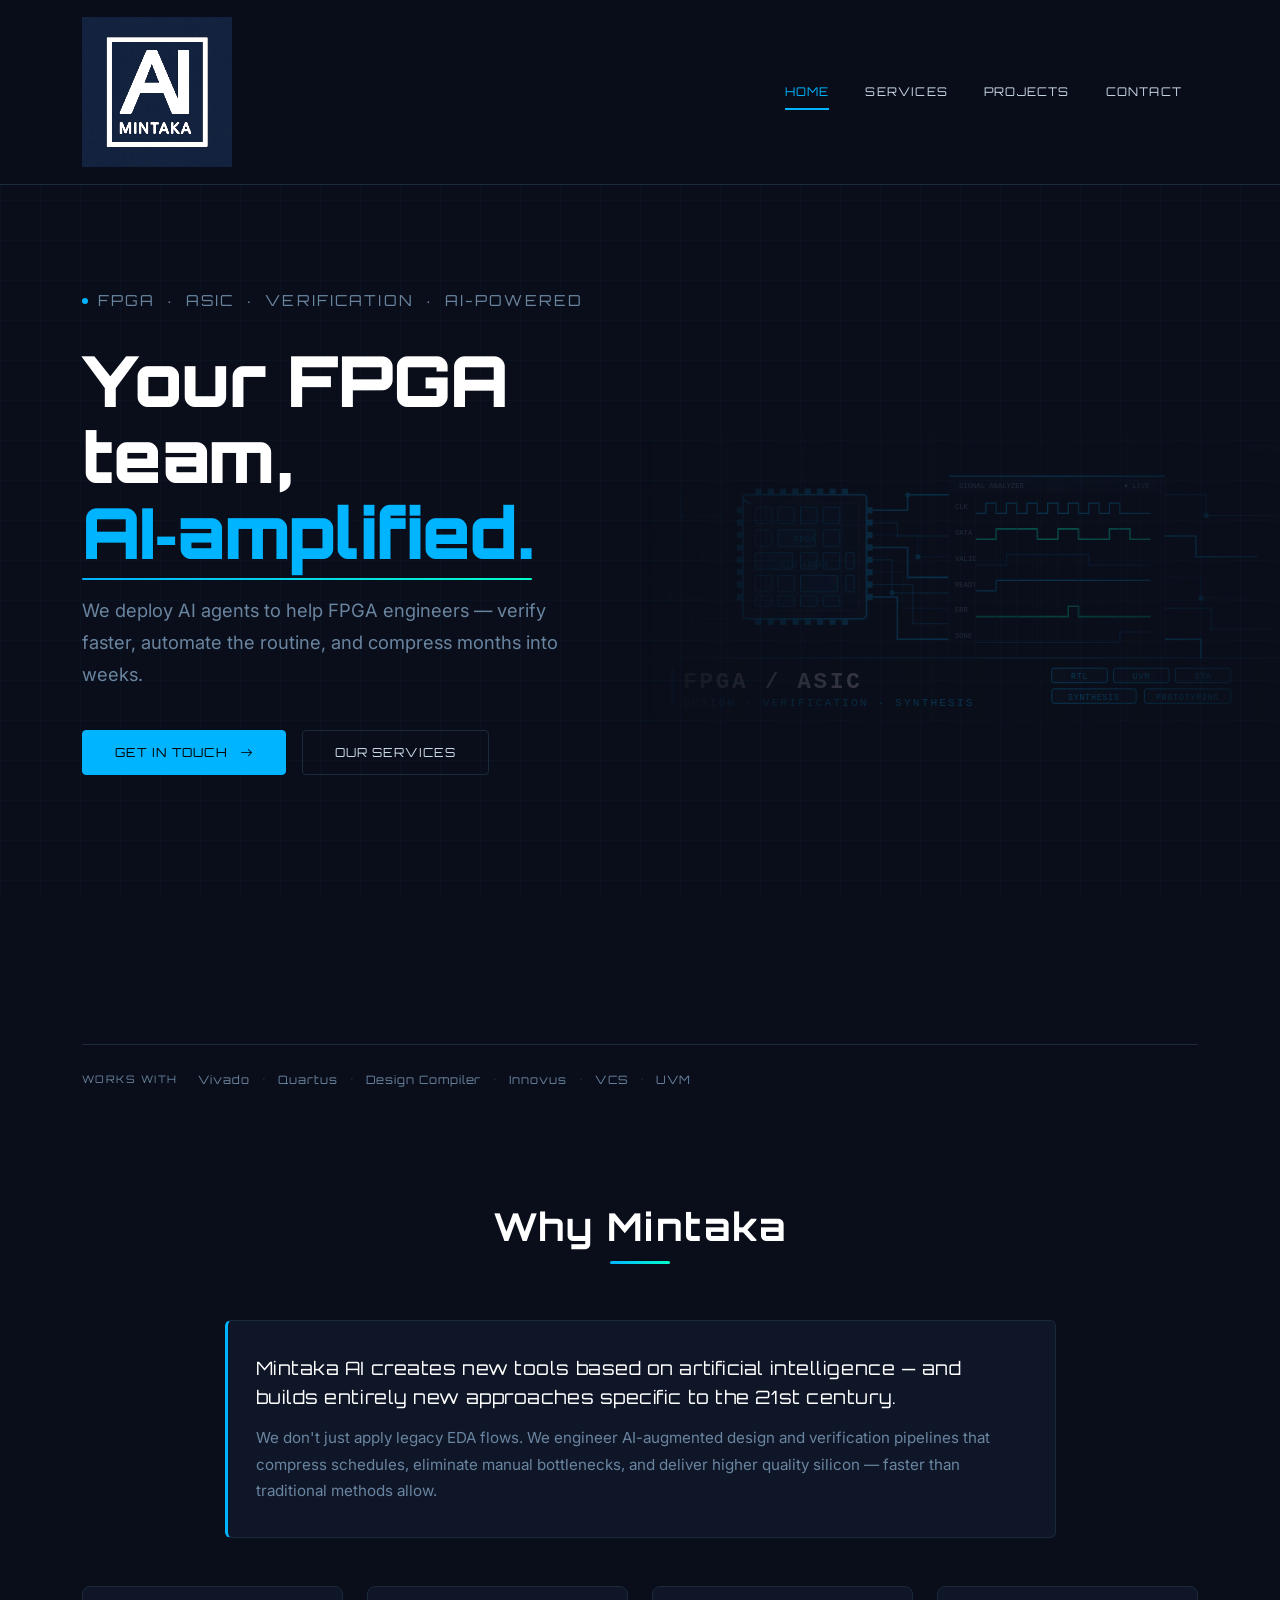
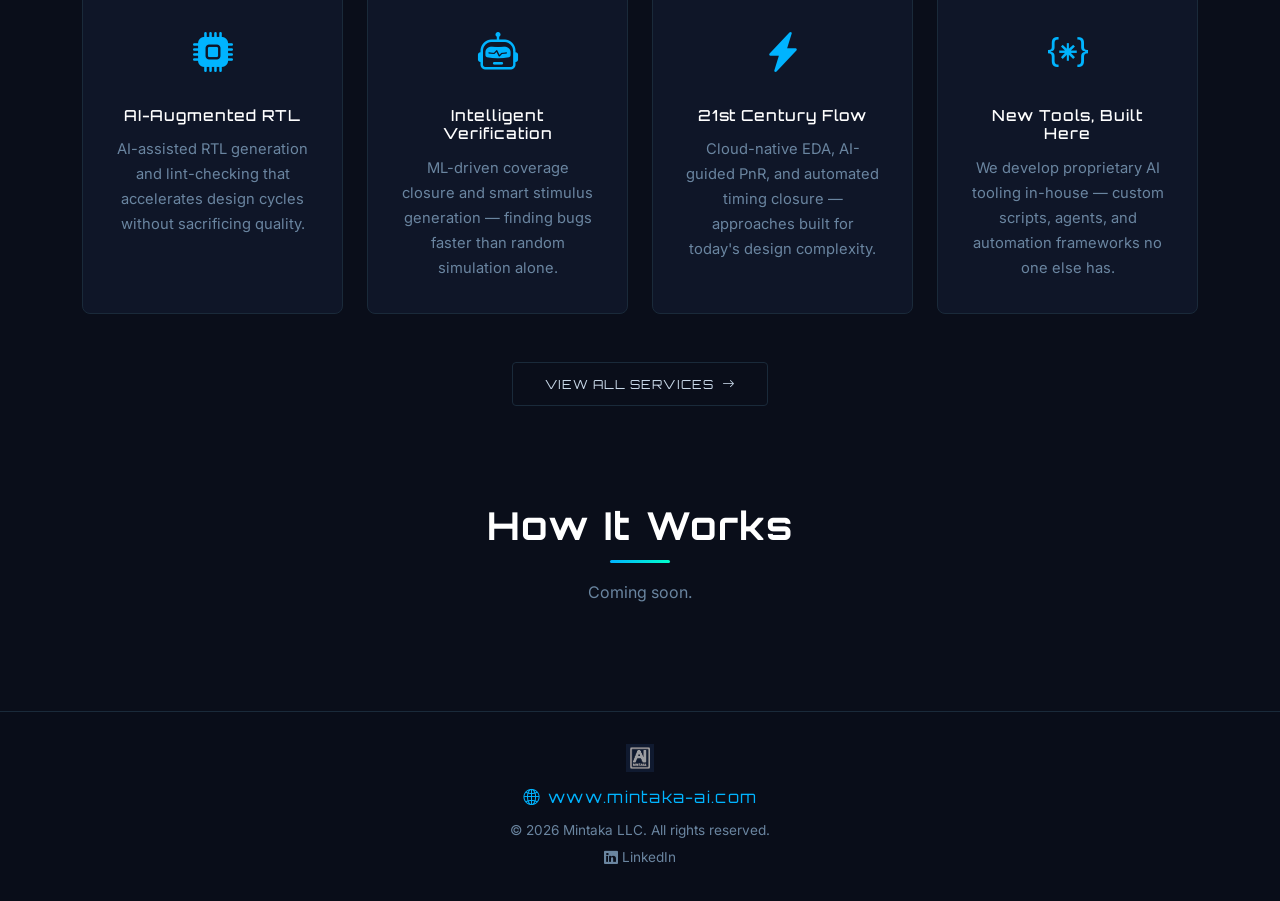
==== index.html @ a372db2d "first commit" ====
<!DOCTYPE html>
<html lang="en">
<head>
  <meta charset="UTF-8" />
  <meta name="viewport" content="width=device-width, initial-scale=1.0" />
  <meta name="description" content="Mintaka LLC — Expert FPGA & ASIC Design Services. RTL Design, Functional Verification, FPGA Prototyping, and Synthesis." />
  <title>Mintaka LLC — Expert FPGA & ASIC Design Services</title>

  <!-- Google Fonts -->
  <link rel="preconnect" href="https://fonts.googleapis.com" />
  <link rel="preconnect" href="https://fonts.gstatic.com" crossorigin />
  <link href="https://fonts.googleapis.com/css2?family=Orbitron:wght@400;700;900&family=Inter:wght@300;400;600&display=swap" rel="stylesheet" />
  <!-- Bootstrap 5 CSS -->
  <link href="https://cdn.jsdelivr.net/npm/bootstrap@5.3.3/dist/css/bootstrap.min.css" rel="stylesheet" />
  <!-- Bootstrap Icons -->
  <link href="https://cdn.jsdelivr.net/npm/bootstrap-icons@1.11.3/font/bootstrap-icons.min.css" rel="stylesheet" />
  <!-- Custom styles -->
  <link href="css/style.css" rel="stylesheet" />
</head>
<body>

  <!-- ===== NAVBAR ===== -->
  <nav class="navbar navbar-expand-lg fixed-top" aria-label="Main navigation">
    <div class="container">
      <a class="navbar-brand" href="index.html" aria-label="Mintaka LLC home">
        <img src="assets/images/logo.png" alt="Mintaka LLC logo" class="logo-invert" />
      </a>

      <button class="navbar-toggler" type="button"
              data-bs-toggle="collapse" data-bs-target="#mainNav"
              aria-controls="mainNav" aria-expanded="false" aria-label="Toggle navigation">
        <span class="navbar-toggler-icon"></span>
      </button>

      <div class="collapse navbar-collapse" id="mainNav">
        <ul class="navbar-nav ms-auto align-items-lg-center gap-lg-1">
          <li class="nav-item"><a class="nav-link active" href="index.html">Home</a></li>
          <li class="nav-item"><a class="nav-link" href="services.html">Services</a></li>
          <li class="nav-item"><a class="nav-link" href="projects.html">Projects</a></li>
          <li class="nav-item"><a class="nav-link" href="contact.html">Contact</a></li>
        </ul>
      </div>
    </div>
  </nav>

  <!-- ===== HERO ===== -->
  <section class="hero-section">

    <!-- Subtle banner glow — right side only -->
    <div class="hero-visual" aria-hidden="true">
      <img src="assets/images/banner.svg" alt="" class="hero-visual-img" />
    </div>

    <div class="container hero-content">
      <div class="row align-items-center" style="min-height:100vh;">
        <div class="col-lg-8 col-xl-7">

          <!-- Eyebrow -->
          <p class="hero-eyebrow">
            <span class="hero-eyebrow-dot"></span>
            FPGA &nbsp;·&nbsp; ASIC &nbsp;·&nbsp; Verification &nbsp;·&nbsp; AI-Powered
          </p>

          <!-- Headline -->
          <h1 class="hero-title">
            Your FPGA team,<br>
            <span class="hero-title-accent">AI&#8209;amplified.</span>
          </h1>

          <!-- Sub -->
          <p class="hero-sub">
            We deploy AI agents to help FPGA engineers — verify faster,
            automate the routine, and compress months into weeks.
          </p>

          <!-- CTAs -->
          <div class="d-flex flex-wrap gap-3 hero-ctas">
            <a href="contact.html" class="btn btn-primary">
              Get in Touch <i class="bi bi-arrow-right ms-2"></i>
            </a>
            <a href="services.html" class="btn btn-ghost">
              Our Services
            </a>
          </div>

        </div>
      </div>

      <!-- Tool strip -->
      <div class="hero-tool-strip reveal">
        <span class="hero-tool-label">Works with</span>
        <span class="hero-tool-item">Vivado</span>
        <span class="hero-tool-sep">·</span>
        <span class="hero-tool-item">Quartus</span>
        <span class="hero-tool-sep">·</span>
        <span class="hero-tool-item">Design Compiler</span>
        <span class="hero-tool-sep">·</span>
        <span class="hero-tool-item">Innovus</span>
        <span class="hero-tool-sep">·</span>
        <span class="hero-tool-item">VCS</span>
        <span class="hero-tool-sep">·</span>
        <span class="hero-tool-item">UVM</span>
      </div>
    </div>

  </section>

  <!-- ===== WHY MINTAKA ===== -->
  <section class="why-mintaka-section py-5">
    <div class="container">

      <div class="section-header reveal">
        <h2>Why Mintaka</h2>
        <div class="section-divider"></div>
      </div>

      <!-- Lead statement -->
      <div class="row justify-content-center mb-5 reveal">
        <div class="col-lg-9">
          <div class="why-mintaka-lead">
            <div>
              <p class="why-mintaka-headline">
                Mintaka AI creates new tools based on artificial intelligence —
                and builds entirely new approaches specific to the 21st century.
              </p>
              <p class="why-mintaka-sub">
                We don't just apply legacy EDA flows. We engineer AI-augmented design and verification
                pipelines that compress schedules, eliminate manual bottlenecks, and deliver higher
                quality silicon — faster than traditional methods allow.
              </p>
            </div>
          </div>
        </div>
      </div>

      <!-- Pillars -->
      <div class="row g-4 justify-content-center">

        <div class="col-sm-6 col-lg-3 reveal">
          <div class="mint-card text-center">
            <div class="card-body">
              <i class="bi bi-cpu-fill card-icon"></i>
              <h5 class="card-title">AI-Augmented RTL</h5>
              <p class="card-text">AI-assisted RTL generation and lint-checking that accelerates design cycles without sacrificing quality.</p>
            </div>
          </div>
        </div>

        <div class="col-sm-6 col-lg-3 reveal">
          <div class="mint-card text-center">
            <div class="card-body">
              <i class="bi bi-robot card-icon"></i>
              <h5 class="card-title">Intelligent Verification</h5>
              <p class="card-text">ML-driven coverage closure and smart stimulus generation — finding bugs faster than random simulation alone.</p>
            </div>
          </div>
        </div>

        <div class="col-sm-6 col-lg-3 reveal">
          <div class="mint-card text-center">
            <div class="card-body">
              <i class="bi bi-lightning-charge-fill card-icon"></i>
              <h5 class="card-title">21st Century Flow</h5>
              <p class="card-text">Cloud-native EDA, AI-guided PnR, and automated timing closure — approaches built for today's design complexity.</p>
            </div>
          </div>
        </div>

        <div class="col-sm-6 col-lg-3 reveal">
          <div class="mint-card text-center">
            <div class="card-body">
              <i class="bi bi-braces-asterisk card-icon"></i>
              <h5 class="card-title">New Tools, Built Here</h5>
              <p class="card-text">We develop proprietary AI tooling in-house — custom scripts, agents, and automation frameworks no one else has.</p>
            </div>
          </div>
        </div>

      </div>

      <div class="text-center mt-5 reveal">
        <a href="services.html" class="btn btn-ghost">
          View All Services <i class="bi bi-arrow-right ms-1"></i>
        </a>
      </div>
    </div>
  </section>

  <!-- ===== HOW IT WORKS ===== -->
  <section class="how-section py-5">
    <div class="container">

      <div class="section-header reveal">
        <h2>How It Works</h2>
        <div class="section-divider"></div>
        <p>Coming soon.</p>
      </div>

    </div>
  </section>

  <!-- ===== FOOTER ===== -->
  <footer class="site-footer">
    <div class="container">
      <img src="assets/images/logo.png" alt="Mintaka LLC" class="footer-logo" />
      <p class="mb-2">
        <a href="https://www.mintaka-ai.com" target="_blank" rel="noopener" class="footer-main-link">
          <i class="bi bi-globe2 me-2"></i>www.mintaka-ai.com
        </a>
      </p>
      <p class="mb-1">&copy; <span id="year"></span> Mintaka LLC. All rights reserved.</p>
      <p class="mb-0">
        <a href="https://www.linkedin.com/company/mintaka-ai" target="_blank" rel="noopener" aria-label="LinkedIn">
          <i class="bi bi-linkedin me-1"></i>LinkedIn
        </a>
      </p>
    </div>
  </footer>

  <!-- Bootstrap 5 JS Bundle -->
  <script src="https://cdn.jsdelivr.net/npm/bootstrap@5.3.3/dist/js/bootstrap.bundle.min.js"></script>
  <!-- Custom scripts -->
  <script src="js/main.js"></script>
  <script>document.getElementById('year').textContent = new Date().getFullYear();</script>
</body>
</html>
---- css/style.css ----
/* ============================================================
   Mintaka LLC — Custom Theme (Bootstrap 5 overrides)
   Dark Tech / Futuristic style
   ============================================================ */


/* ---------- CSS Variables ---------- */
:root {
  --mint-bg:        #0a0e1a;
  --mint-bg-card:   #0f1628;
  --mint-bg-nav:    rgba(10, 14, 26, 0.92);
  --mint-primary:   #00b4ff;
  --mint-primary-glow: rgba(0, 180, 255, 0.35);
  --mint-secondary: #0057a8;
  --mint-text:      #c8d8e8;
  --mint-text-muted:#6a85a0;
  --mint-border:    #1a2a3a;
  --mint-accent:    #00ffcc;
  --font-heading:   'Orbitron', sans-serif;
  --font-body:      'Inter', sans-serif;
  --transition:     0.3s ease;
}

/* ---------- Base ---------- */
*, *::before, *::after { box-sizing: border-box; }

html { scroll-behavior: smooth; }

body {
  background-color: var(--mint-bg);
  color: var(--mint-text);
  font-family: var(--font-body);
  font-size: 1rem;
  line-height: 1.7;
  min-height: 100vh;
}

h1, h2, h3, h4, h5, h6 {
  font-family: var(--font-heading);
  color: #ffffff;
  letter-spacing: 0.04em;
}

a {
  color: var(--mint-primary);
  text-decoration: none;
  transition: color var(--transition);
}
a:hover { color: var(--mint-accent); }

/* ---------- Circuit-board background pattern ---------- */
body::before {
  content: '';
  position: fixed;
  inset: 0;
  background-image:
    linear-gradient(rgba(0,180,255,0.03) 1px, transparent 1px),
    linear-gradient(90deg, rgba(0,180,255,0.03) 1px, transparent 1px);
  background-size: 40px 40px;
  pointer-events: none;
  z-index: 0;
}

/* ---------- Navbar ---------- */
.navbar {
  background: var(--mint-bg-nav) !important;
  backdrop-filter: blur(12px);
  -webkit-backdrop-filter: blur(12px);
  border-bottom: 1px solid var(--mint-border);
  padding: 0.75rem 1.5rem;
  transition: background var(--transition);
}

.navbar-brand img.logo-invert {
  filter: invert(1) brightness(2);
  height: 150px;
  transition: filter var(--transition);
}
.navbar-brand img.logo-invert:hover {
  filter: invert(1) brightness(2) drop-shadow(0 0 6px var(--mint-primary));
}

.nav-link {
  color: var(--mint-text) !important;
  font-family: var(--font-heading);
  font-size: 0.75rem;
  letter-spacing: 0.1em;
  text-transform: uppercase;
  padding: 0.5rem 1rem !important;
  position: relative;
  transition: color var(--transition);
}
.nav-link::after {
  content: '';
  position: absolute;
  bottom: 0; left: 50%; right: 50%;
  height: 2px;
  background: var(--mint-primary);
  transition: left var(--transition), right var(--transition);
}
.nav-link:hover,
.nav-link.active {
  color: var(--mint-primary) !important;
}
.nav-link:hover::after,
.nav-link.active::after {
  left: 1rem; right: 1rem;
}

.navbar-toggler {
  border-color: var(--mint-border);
}
.navbar-toggler-icon {
  background-image: url("data:image/svg+xml,%3csvg xmlns='http://www.w3.org/2000/svg' viewBox='0 0 30 30'%3e%3cpath stroke='rgba(0,180,255,0.9)' stroke-linecap='round' stroke-miterlimit='10' stroke-width='2' d='M4 7h22M4 15h22M4 23h22'/%3e%3c/svg%3e");
}

/* ---------- Hero Section ---------- */
.hero-section {
  min-height: 100vh;
  position: relative;
  overflow: hidden;
  display: flex;
  flex-direction: column;
  justify-content: center;
}

/* Right-side visual */
.hero-visual {
  position: absolute;
  top: 50%;
  right: -60px;
  transform: translateY(-50%);
  width: 55%;
  max-width: 700px;
  pointer-events: none;
  z-index: 0;
}
.hero-visual-img {
  width: 100%;
  opacity: 0.28;
  mix-blend-mode: screen;
  mask-image: linear-gradient(to right, transparent 0%, rgba(0,0,0,0.6) 30%, black 60%, transparent 100%);
  -webkit-mask-image: linear-gradient(to right, transparent 0%, rgba(0,0,0,0.6) 30%, black 60%, transparent 100%);
}

.hero-content {
  position: relative;
  z-index: 1;
  padding-top: 5rem;
  padding-bottom: 2rem;
}

/* Eyebrow */
.hero-eyebrow {
  display: inline-flex;
  align-items: center;
  gap: 0.6rem;
  font-family: var(--font-heading);
  font-size: 0.95rem;
  letter-spacing: 0.14em;
  text-transform: uppercase;
  color: var(--mint-text-muted);
  margin-bottom: 1.75rem;
}
.hero-eyebrow-dot {
  display: inline-block;
  width: 6px;
  height: 6px;
  border-radius: 50%;
  background: var(--mint-primary);
  animation: pulse-dot 2.4s ease-in-out infinite;
}
@keyframes pulse-dot {
  0%, 100% { opacity: 1; transform: scale(1); }
  50%       { opacity: 0.4; transform: scale(0.7); }
}

/* Main headline */
.hero-title {
  font-family: var(--font-heading);
  font-size: clamp(2.6rem, 5.5vw, 4.8rem);
  font-weight: 900;
  line-height: 1.08;
  color: #ffffff;
  letter-spacing: -0.01em;
  margin-bottom: 1.5rem;
}
.hero-title-accent {
  color: var(--mint-primary);
  position: relative;
  white-space: nowrap;
}
.hero-title-accent::after {
  content: '';
  position: absolute;
  left: 0; bottom: -4px;
  width: 100%; height: 2px;
  background: linear-gradient(90deg, var(--mint-primary), var(--mint-accent));
  border-radius: 1px;
}

/* Sub text */
.hero-sub {
  font-size: clamp(1rem, 1.6vw, 1.15rem);
  color: var(--mint-text-muted);
  max-width: 520px;
  line-height: 1.75;
  margin-bottom: 2.5rem;
}

/* CTA row */
.hero-ctas { margin-bottom: 0; }

.btn-ghost {
  background: transparent;
  border: 1px solid var(--mint-border);
  color: var(--mint-text);
  font-family: var(--font-heading);
  font-size: 0.78rem;
  letter-spacing: 0.08em;
  text-transform: uppercase;
  padding: 0.75rem 2rem;
  border-radius: 4px;
  transition: all var(--transition);
}
.btn-ghost:hover {
  border-color: var(--mint-primary);
  color: var(--mint-primary);
}

/* Tool strip */
.hero-tool-strip {
  display: flex;
  align-items: center;
  flex-wrap: wrap;
  gap: 0.5rem 0.75rem;
  padding: 1.5rem 0 2rem;
  border-top: 1px solid var(--mint-border);
  margin-top: 4rem;
}
.hero-tool-label {
  font-family: var(--font-heading);
  font-size: 0.65rem;
  letter-spacing: 0.14em;
  text-transform: uppercase;
  color: var(--mint-text-muted);
  margin-right: 0.5rem;
}
.hero-tool-item {
  font-family: var(--font-heading);
  font-size: 0.72rem;
  letter-spacing: 0.08em;
  color: var(--mint-text-muted);
  transition: color var(--transition);
}
.hero-tool-item:hover { color: var(--mint-primary); }
.hero-tool-sep {
  color: var(--mint-border);
  font-size: 0.8rem;
}

/* Responsive */
@media (max-width: 991px) {
  .hero-visual { display: none; }
  .hero-title { font-size: clamp(2.2rem, 7vw, 3.5rem); }
}

/* ---------- Buttons ---------- */
.btn-primary {
  background: var(--mint-primary);
  border-color: var(--mint-primary);
  color: #000;
  font-family: var(--font-heading);
  font-size: 0.78rem;
  letter-spacing: 0.1em;
  text-transform: uppercase;
  padding: 0.75rem 2rem;
  border-radius: 4px;
  transition: all var(--transition);
}
.btn-primary:hover {
  background: var(--mint-accent);
  border-color: var(--mint-accent);
  color: #000;
  box-shadow: 0 0 20px rgba(0,255,204,0.4);
}

.btn-outline-light {
  font-family: var(--font-heading);
  font-size: 0.78rem;
  letter-spacing: 0.1em;
  text-transform: uppercase;
  padding: 0.75rem 2rem;
  border-radius: 4px;
  transition: all var(--transition);
}
.btn-outline-light:hover {
  box-shadow: 0 0 16px rgba(255,255,255,0.2);
}

/* ---------- Why Mintaka section ---------- */
.why-mintaka-section { background: transparent; }

.why-mintaka-lead {
  display: flex;
  gap: 1.5rem;
  align-items: flex-start;
  background: var(--mint-bg-card);
  border: 1px solid var(--mint-border);
  border-left: 3px solid var(--mint-primary);
  border-radius: 6px;
  padding: 2rem 2rem 2rem 1.75rem;
}

.why-mintaka-lead-bar {
  display: none;
}

.why-mintaka-headline {
  font-family: var(--font-heading);
  font-size: clamp(0.95rem, 2vw, 1.15rem);
  color: #ffffff;
  letter-spacing: 0.03em;
  line-height: 1.6;
  margin-bottom: 0.85rem;
}

.why-mintaka-sub {
  color: var(--mint-text-muted);
  font-size: 0.95rem;
  line-height: 1.75;
  margin-bottom: 0;
}

/* ---------- Section Headers ---------- */
.section-header {
  text-align: center;
  margin-bottom: 3.5rem;
}
.section-header h2 {
  font-size: clamp(1.6rem, 4vw, 2.4rem);
  font-weight: 700;
  margin-bottom: 0.75rem;
}
.section-header p {
  color: var(--mint-text-muted);
  max-width: 560px;
  margin: 0 auto;
}
.section-divider {
  width: 60px;
  height: 3px;
  background: linear-gradient(90deg, var(--mint-primary), var(--mint-accent));
  margin: 0.75rem auto 1rem;
  border-radius: 2px;
}

/* ---------- Cards ---------- */
.mint-card {
  background: var(--mint-bg-card);
  border: 1px solid var(--mint-border);
  border-radius: 8px;
  transition: transform var(--transition), box-shadow var(--transition), border-color var(--transition);
  height: 100%;
}
.mint-card:hover {
  transform: translateY(-6px);
  box-shadow: 0 0 30px var(--mint-primary-glow);
  border-color: var(--mint-primary);
}

.mint-card .card-body {
  padding: 2rem;
  color: var(--mint-text);
}

.mint-card .card-icon {
  font-size: 2.5rem;
  color: var(--mint-primary);
  margin-bottom: 1.25rem;
  display: block;
}

.mint-card .card-title {
  font-family: var(--font-heading);
  font-size: 0.95rem;
  letter-spacing: 0.06em;
  color: #fff;
  margin-bottom: 0.75rem;
}

.mint-card .card-text {
  color: var(--mint-text-muted);
  font-size: 0.92rem;
}

/* ---------- Page banner strip (services / projects / contact) ---------- */
.page-banner-strip {
  position: relative;
  width: 100%;
  height: 200px;
  overflow: hidden;
  margin-top: 0;
  padding-top: 90px; /* push content below fixed navbar */
  display: flex;
  align-items: center;
  justify-content: center;
  box-sizing: border-box;
}
.page-banner-strip-img {
  position: absolute;
  top: 0; left: 0;
  width: 100%;
  height: 100%;
  object-fit: cover;
  object-position: center;
  opacity: 0.55;
}
.page-banner-strip-overlay {
  position: absolute;
  inset: 0;
  background: linear-gradient(
    to bottom,
    rgba(10,14,26,0.3) 0%,
    rgba(10,14,26,0.7) 100%
  );
}
.page-banner-strip-title {
  position: relative;
  z-index: 1;
  font-family: var(--font-heading);
  font-size: clamp(1.6rem, 5vw, 3rem);
  font-weight: 900;
  letter-spacing: 0.25em;
  color: #ffffff;
  text-shadow: 0 0 30px rgba(0,180,255,0.5);
}

/* ---------- Service page ---------- */
.services-section {
  padding: 0 0 5rem;
}

/* ---------- Tools / Vendors badges ---------- */
.vendor-badge {
  display: inline-block;
  background: transparent;
  border: 1px solid var(--mint-primary);
  color: var(--mint-primary);
  font-family: var(--font-heading);
  font-size: 0.7rem;
  letter-spacing: 0.08em;
  padding: 0.35rem 0.85rem;
  border-radius: 3px;
  margin: 0.3rem;
  text-transform: uppercase;
  transition: background var(--transition), color var(--transition);
}
.vendor-badge:hover {
  background: var(--mint-primary);
  color: #000;
}

/* ---------- Projects page ---------- */
.projects-section { padding: 0 0 5rem; }

.project-card {
  background: var(--mint-bg-card);
  border: 1px solid var(--mint-border);
  border-radius: 8px;
  transition: transform var(--transition), box-shadow var(--transition), border-color var(--transition);
  height: 100%;
}
.project-card:hover {
  transform: translateY(-6px);
  box-shadow: 0 0 28px var(--mint-primary-glow);
  border-color: var(--mint-primary);
}
.project-card .card-body { padding: 1.75rem; }
.project-card .card-title {
  font-family: var(--font-heading);
  font-size: 0.9rem;
  letter-spacing: 0.05em;
  color: #fff;
  margin-bottom: 0.6rem;
}
.project-card .card-text {
  color: var(--mint-text-muted);
  font-size: 0.88rem;
  margin-bottom: 1rem;
}

.tag-badge {
  font-size: 0.7rem;
  font-family: var(--font-heading);
  letter-spacing: 0.06em;
  padding: 0.3rem 0.65rem;
  border-radius: 3px;
  margin-right: 0.25rem;
  margin-bottom: 0.25rem;
  display: inline-block;
}
.tag-primary { background: rgba(0,180,255,0.15); color: var(--mint-primary); border: 1px solid rgba(0,180,255,0.3); }
.tag-secondary{ background: rgba(100,100,140,0.15); color: #aab; border: 1px solid rgba(100,100,140,0.3); }

.status-badge {
  font-size: 0.65rem;
  font-family: var(--font-heading);
  letter-spacing: 0.08em;
  padding: 0.25rem 0.7rem;
  border-radius: 20px;
  text-transform: uppercase;
}
.status-completed { background: rgba(0,200,100,0.15); color: #00c864; border: 1px solid rgba(0,200,100,0.3); }
.status-ongoing   { background: rgba(255,180,0,0.15);  color: #ffb400;  border: 1px solid rgba(255,180,0,0.3); }

/* ---------- Contact page ---------- */
.contact-section { padding: 0 0 5rem; }

.contact-form-wrapper {
  background: var(--mint-bg-card);
  border: 1px solid var(--mint-border);
  border-radius: 10px;
  padding: 2.5rem;
}

.form-label {
  font-family: var(--font-heading);
  font-size: 0.72rem;
  letter-spacing: 0.1em;
  text-transform: uppercase;
  color: var(--mint-text-muted);
  margin-bottom: 0.4rem;
}

.form-control {
  background: #0a0e1a;
  border: 1px solid var(--mint-border);
  color: var(--mint-text);
  border-radius: 4px;
  padding: 0.75rem 1rem;
  transition: border-color var(--transition), box-shadow var(--transition);
}
.form-control:focus {
  background: #0a0e1a;
  border-color: var(--mint-primary);
  color: var(--mint-text);
  box-shadow: 0 0 0 3px var(--mint-primary-glow);
  outline: none;
}
.form-control::placeholder { color: var(--mint-text-muted); }

.form-control.is-invalid {
  border-color: #ff4d6d;
  box-shadow: none;
}
.invalid-feedback { font-size: 0.8rem; color: #ff4d6d; }

.contact-email {
  color: var(--mint-primary);
  font-family: var(--font-heading);
  font-size: 0.85rem;
  letter-spacing: 0.05em;
}

/* ---------- Footer ---------- */
.site-footer {
  background: var(--mint-bg-nav);
  border-top: 1px solid var(--mint-border);
  padding: 2rem 0;
  text-align: center;
  color: var(--mint-text-muted);
  font-size: 0.85rem;
  position: relative;
  z-index: 1;
}
.site-footer a {
  color: var(--mint-text-muted);
  transition: color var(--transition);
}
.site-footer a:hover { color: var(--mint-primary); }

.footer-main-link {
  font-family: var(--font-heading);
  font-size: 1rem;
  letter-spacing: 0.08em;
  color: var(--mint-primary) !important;
  transition: color var(--transition), text-shadow var(--transition);
}
.footer-main-link:hover {
  color: var(--mint-accent) !important;
  text-shadow: 0 0 12px rgba(0,255,204,0.4);
}
.site-footer .footer-logo {
  height: 28px;
  filter: invert(1) brightness(2) opacity(0.6);
  margin-bottom: 0.75rem;
}

/* ---------- Utilities ---------- */
.text-primary-mint { color: var(--mint-primary) !important; }
.text-muted-mint   { color: var(--mint-text-muted) !important; }
.bg-dark-mint      { background: var(--mint-bg-card) !important; }

section { position: relative; z-index: 1; }

/* ---------- Scroll reveal animation ---------- */
.reveal {
  opacity: 0;
  transform: translateY(30px);
  transition: opacity 0.6s ease, transform 0.6s ease;
}
.reveal.visible {
  opacity: 1;
  transform: translateY(0);
}

/* ---------- Responsive tweaks ---------- */
@media (max-width: 768px) {
  .hero-logo { height: 80px; }
  .contact-form-wrapper { padding: 1.5rem; }
  .mint-card .card-body { padding: 1.5rem; }
}
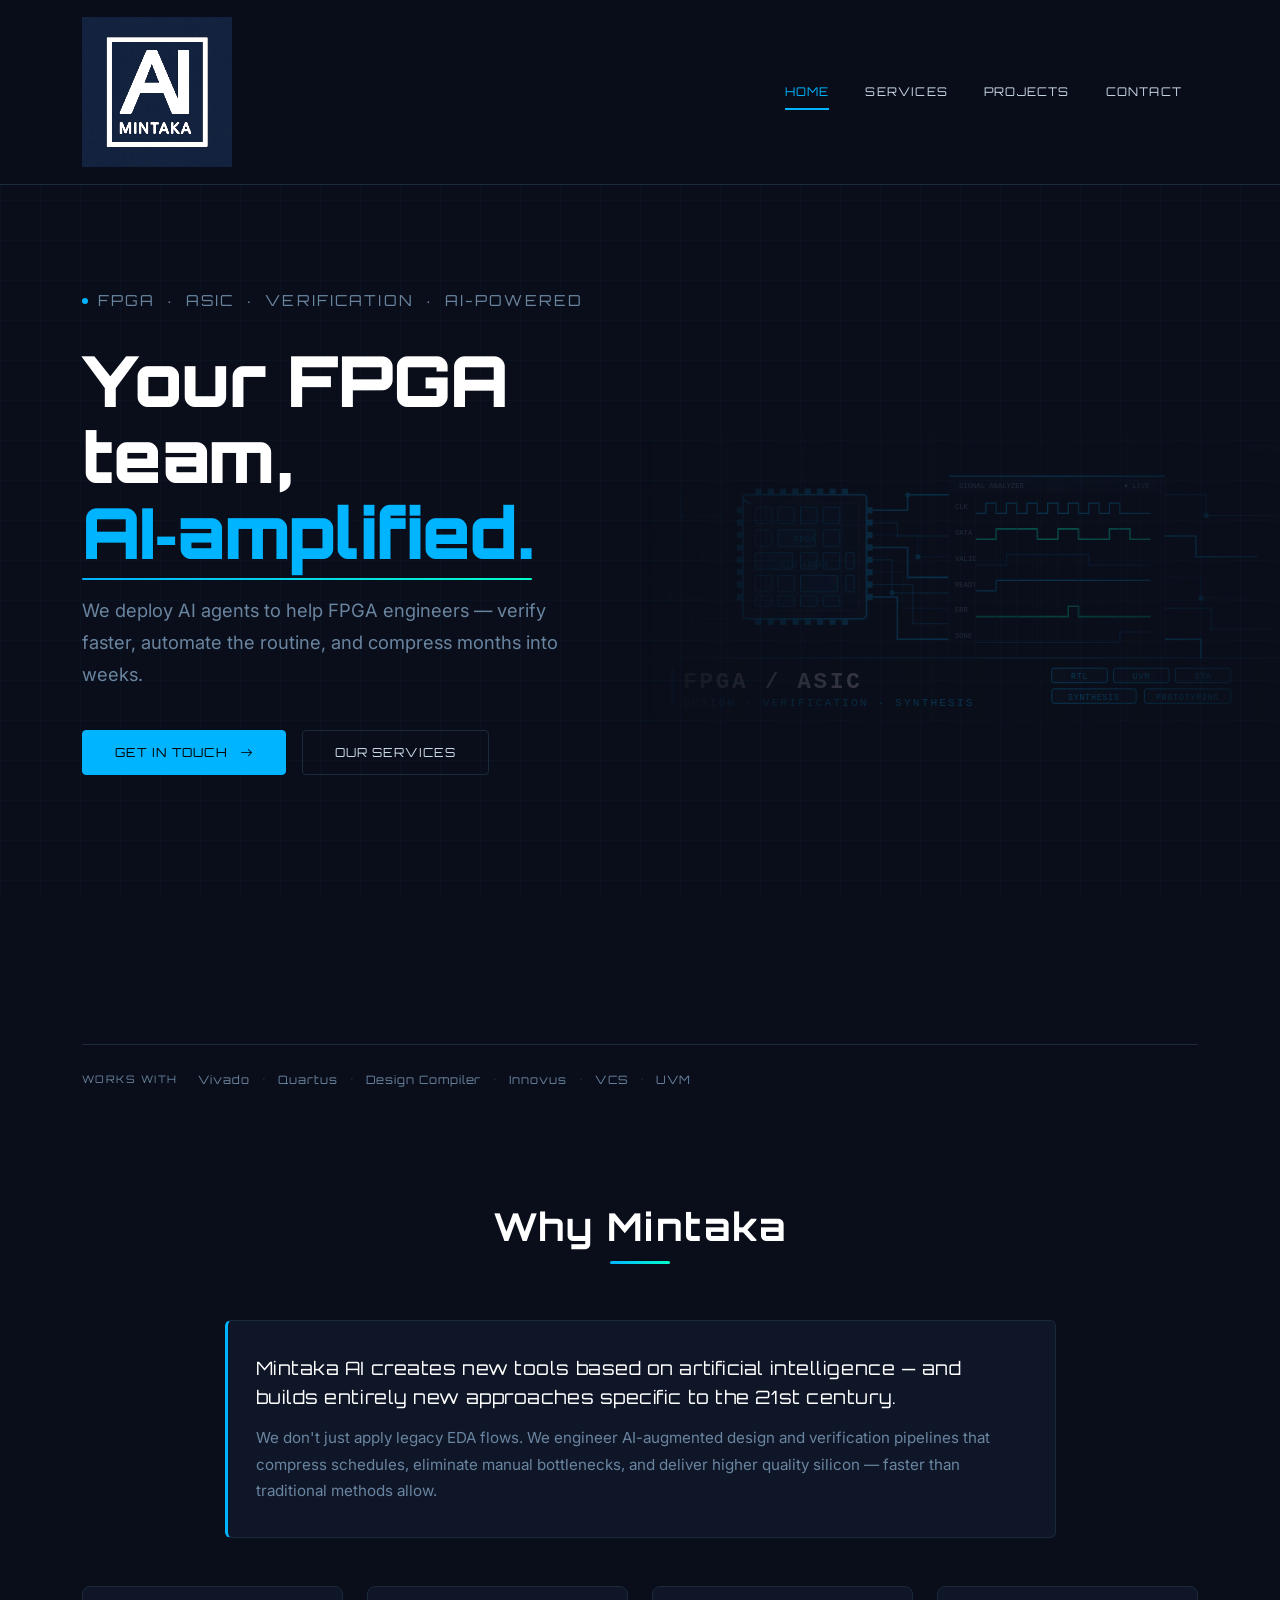
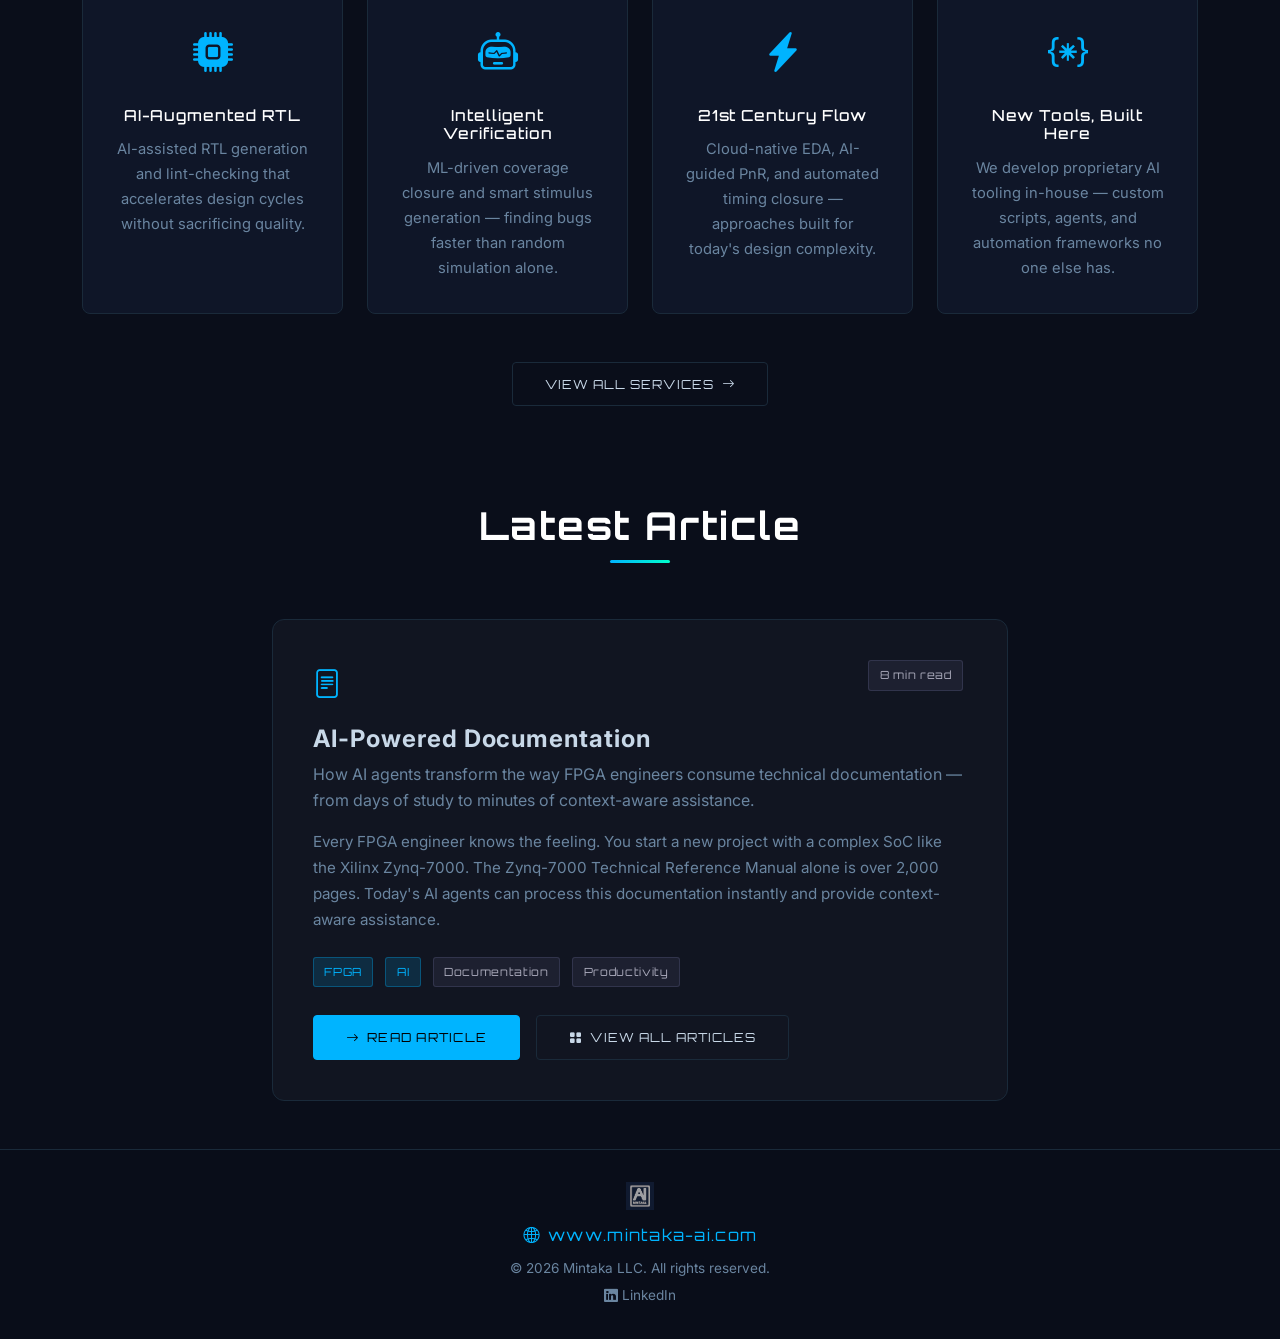
==== commit 28dd9453: "update the site, added icon, added articles" ====
--- a/index.html
+++ b/index.html
@@ -2,6 +2,7 @@
 <html lang="en">
 <head>
   <meta charset="UTF-8" />
+  <link rel="icon" type="image/png" href="assets/images/icon2.png" />
   <meta name="viewport" content="width=device-width, initial-scale=1.0" />
   <meta name="description" content="Mintaka LLC — Expert FPGA & ASIC Design Services. RTL Design, Functional Verification, FPGA Prototyping, and Synthesis." />
   <title>Mintaka LLC — Expert FPGA & ASIC Design Services</title>
@@ -186,14 +187,50 @@
     </div>
   </section>
 
-  <!-- ===== HOW IT WORKS ===== -->
-  <section class="how-section py-5">
+  <!-- ===== LATEST ARTICLE ===== -->
+  <section class="latest-article-section py-5">
     <div class="container">
 
       <div class="section-header reveal">
-        <h2>How It Works</h2>
+        <h2>Latest Article</h2>
         <div class="section-divider"></div>
-        <p>Coming soon.</p>
+      </div>
+
+      <div class="row justify-content-center reveal">
+        <div class="col-lg-8">
+          <div class="article-preview-card">
+            <div class="card-body">
+              <div class="d-flex justify-content-between align-items-start mb-3">
+                <i class="bi bi-file-text text-primary-mint" style="font-size:1.8rem;"></i>
+                <span class="tag-badge tag-secondary">8 min read</span>
+              </div>
+              <h5 class="article-preview-title">AI-Powered Documentation</h5>
+              <p class="article-preview-subtitle text-muted-mint mb-3">
+                How AI agents transform the way FPGA engineers consume technical documentation — 
+                from days of study to minutes of context-aware assistance.
+              </p>
+              <p class="article-preview-excerpt mb-4">
+                Every FPGA engineer knows the feeling. You start a new project with a complex SoC like the 
+                Xilinx Zynq-7000. The Zynq-7000 Technical Reference Manual alone is over 2,000 pages. 
+                Today's AI agents can process this documentation instantly and provide context-aware assistance.
+              </p>
+              <div class="d-flex flex-wrap gap-2 mb-4">
+                <span class="tag-badge tag-primary">FPGA</span>
+                <span class="tag-badge tag-primary">AI</span>
+                <span class="tag-badge tag-secondary">Documentation</span>
+                <span class="tag-badge tag-secondary">Productivity</span>
+              </div>
+              <div class="d-flex gap-3">
+                <a href="articles/06202026/ai-documentation.html" class="btn btn-primary">
+                  <i class="bi bi-arrow-right me-2"></i>Read Article
+                </a>
+                <a href="articles.html" class="btn btn-ghost">
+                  <i class="bi bi-grid-fill me-2"></i>View All Articles
+                </a>
+              </div>
+            </div>
+          </div>
+        </div>
       </div>
 
     </div>
--- a/css/style.css
+++ b/css/style.css
@@ -621,3 +621,108 @@
   .contact-form-wrapper { padding: 1.5rem; }
   .mint-card .card-body { padding: 1.5rem; }
 }
+
+/* ========== Articles Styles ========== */
+.articles-section {
+  padding: 6rem 0 4rem;
+  background: linear-gradient(180deg, var(--mint-bg-dark) 0%, var(--mint-bg) 100%);
+  min-height: 100vh;
+}
+.articles-header {
+  text-align: center;
+  margin-bottom: 3rem;
+}
+.articles-title {
+  font-family: var(--font-orbitron);
+  font-size: 2.5rem;
+  font-weight: 700;
+  color: var(--mint-text);
+  margin-bottom: 1rem;
+}
+.articles-subtitle {
+  font-size: 1.1rem;
+  color: var(--mint-text-muted);
+  max-width: 600px;
+  margin: 0 auto;
+}
+.article-card {
+  background: rgba(255,255,255,0.03);
+  border: 1px solid var(--mint-border);
+  border-radius: 12px;
+  padding: 2rem;
+  height: 100%;
+  transition: all 0.3s ease;
+}
+.article-card:hover {
+  border-color: var(--mint-accent);
+  transform: translateY(-4px);
+  box-shadow: 0 8px 24px rgba(0, 198, 166, 0.15);
+}
+.article-card-icon {
+  font-size: 2rem;
+  color: var(--mint-accent);
+  margin-bottom: 1rem;
+}
+.article-card-title {
+  font-family: var(--font-orbitron);
+  font-size: 1.25rem;
+  font-weight: 700;
+  color: var(--mint-text);
+  margin-bottom: 0.75rem;
+}
+.article-card-excerpt {
+  color: var(--mint-text-muted);
+  font-size: 0.95rem;
+  line-height: 1.6;
+  margin-bottom: 1.25rem;
+}
+.article-card-meta {
+  display: flex;
+  justify-content: space-between;
+  align-items: center;
+  padding-top: 1rem;
+  border-top: 1px solid var(--mint-border);
+  font-size: 0.85rem;
+  color: var(--mint-text-muted);
+}
+.article-card-link {
+  color: var(--mint-accent);
+  text-decoration: none;
+  font-weight: 600;
+  display: inline-flex;
+  align-items: center;
+  gap: 0.5rem;
+  transition: gap 0.2s ease;
+}
+.article-card-link:hover {
+  gap: 0.75rem;
+}
+.tag-group {
+  display: flex;
+  flex-wrap: wrap;
+  gap: 0.5rem;
+  margin-bottom: 1rem;
+}
+.article-preview-card {
+  background: rgba(255,255,255,0.03);
+  border: 1px solid var(--mint-border);
+  border-radius: 12px;
+  padding: 2.5rem;
+}
+.article-preview-title {
+  font-family: var(--font-orbitron);
+  font-size: 1.5rem;
+  font-weight: 700;
+  color: var(--mint-text);
+  margin-bottom: 0.5rem;
+}
+.article-preview-subtitle {
+  font-size: 1rem;
+  color: var(--mint-text-muted);
+  line-height: 1.6;
+}
+.article-preview-excerpt {
+  color: var(--mint-text-muted);
+  font-size: 0.95rem;
+  line-height: 1.7;
+}
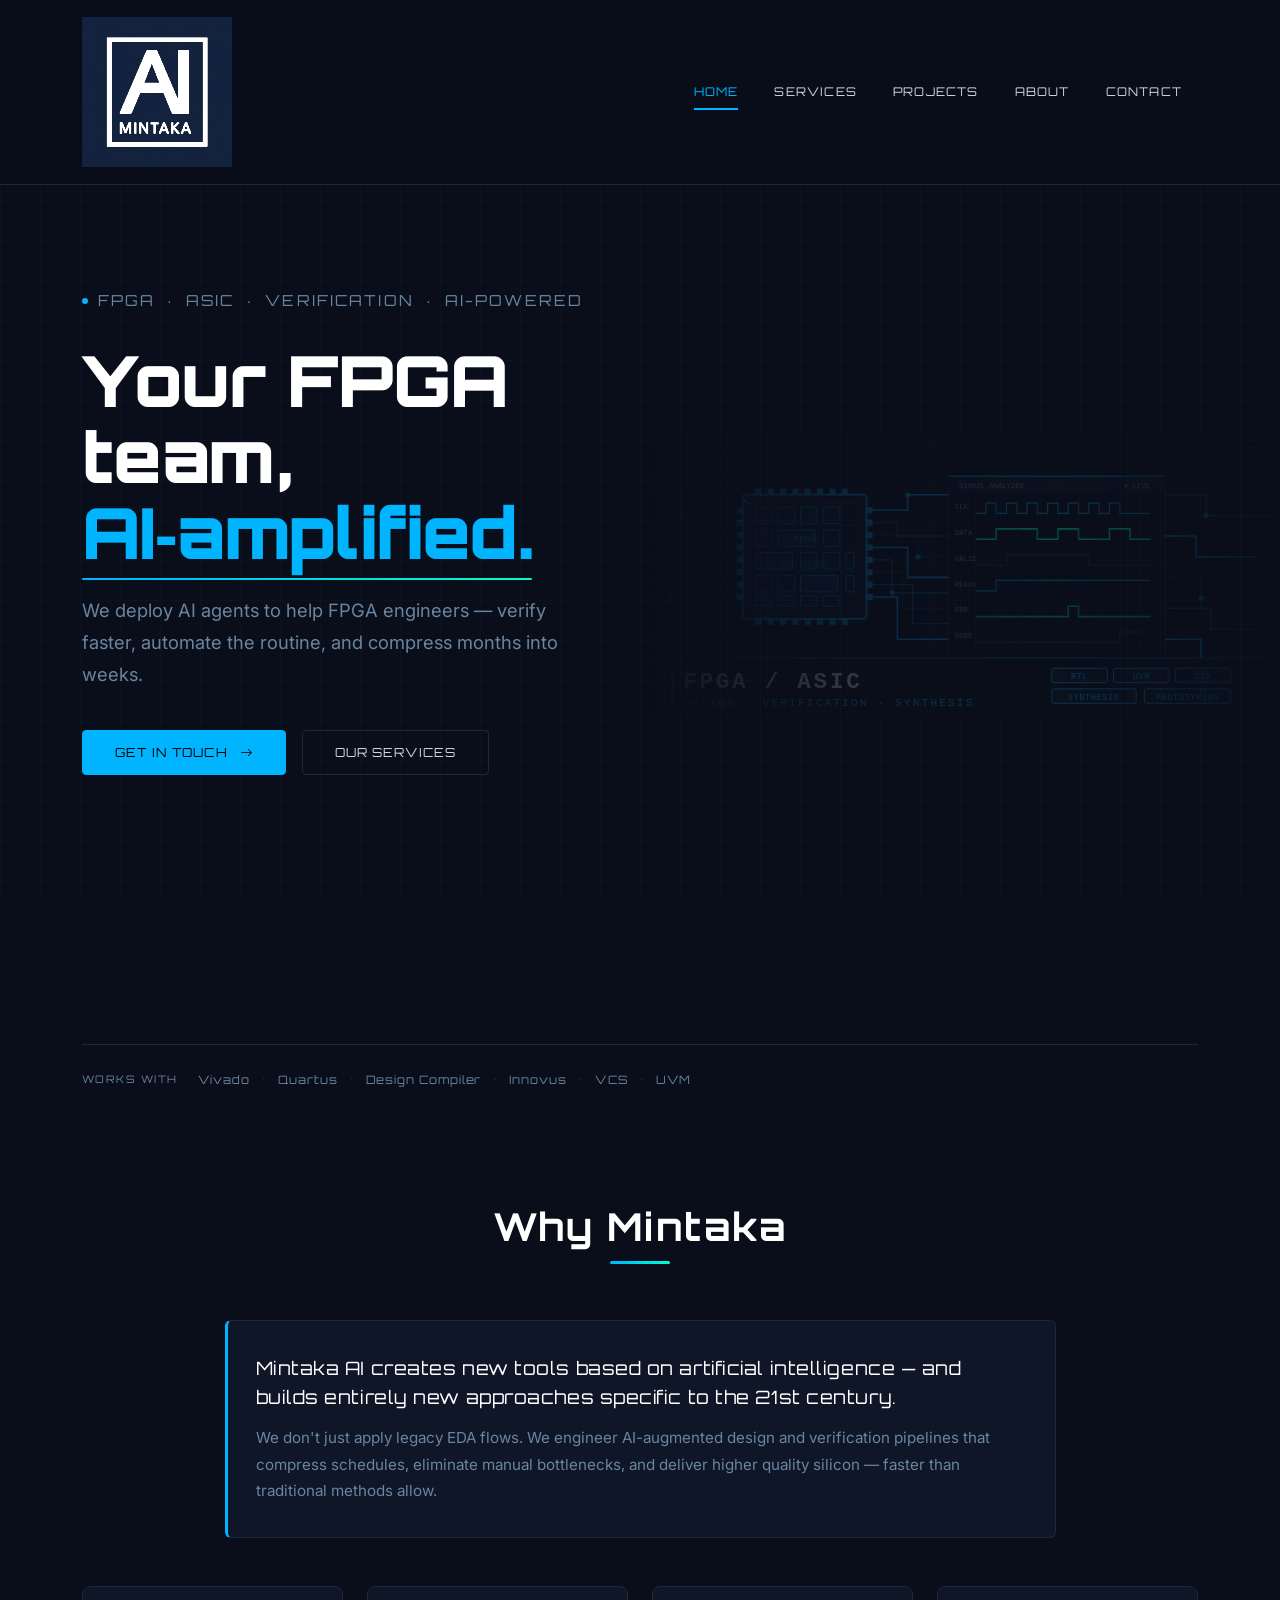
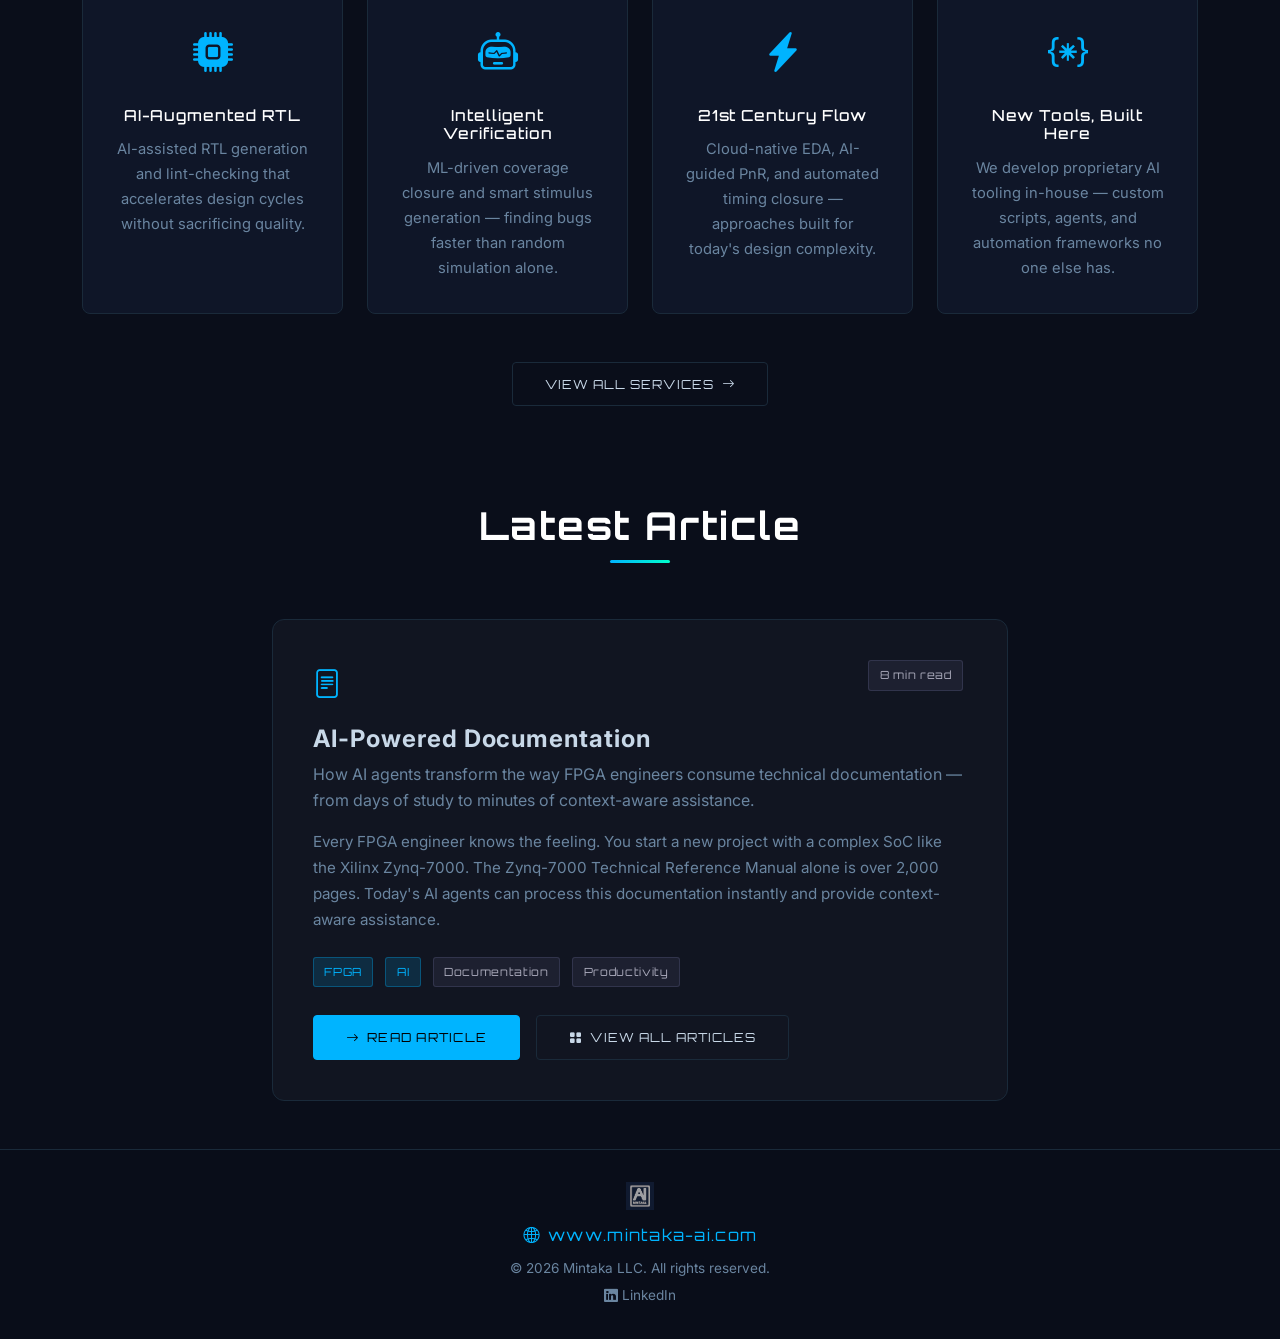
==== commit b81069a6: "added abiut us page" ====
--- a/index.html
+++ b/index.html
@@ -38,6 +38,7 @@
           <li class="nav-item"><a class="nav-link active" href="index.html">Home</a></li>
           <li class="nav-item"><a class="nav-link" href="services.html">Services</a></li>
           <li class="nav-item"><a class="nav-link" href="projects.html">Projects</a></li>
+          <li class="nav-item"><a class="nav-link" href="about.html">About</a></li>
           <li class="nav-item"><a class="nav-link" href="contact.html">Contact</a></li>
         </ul>
       </div>
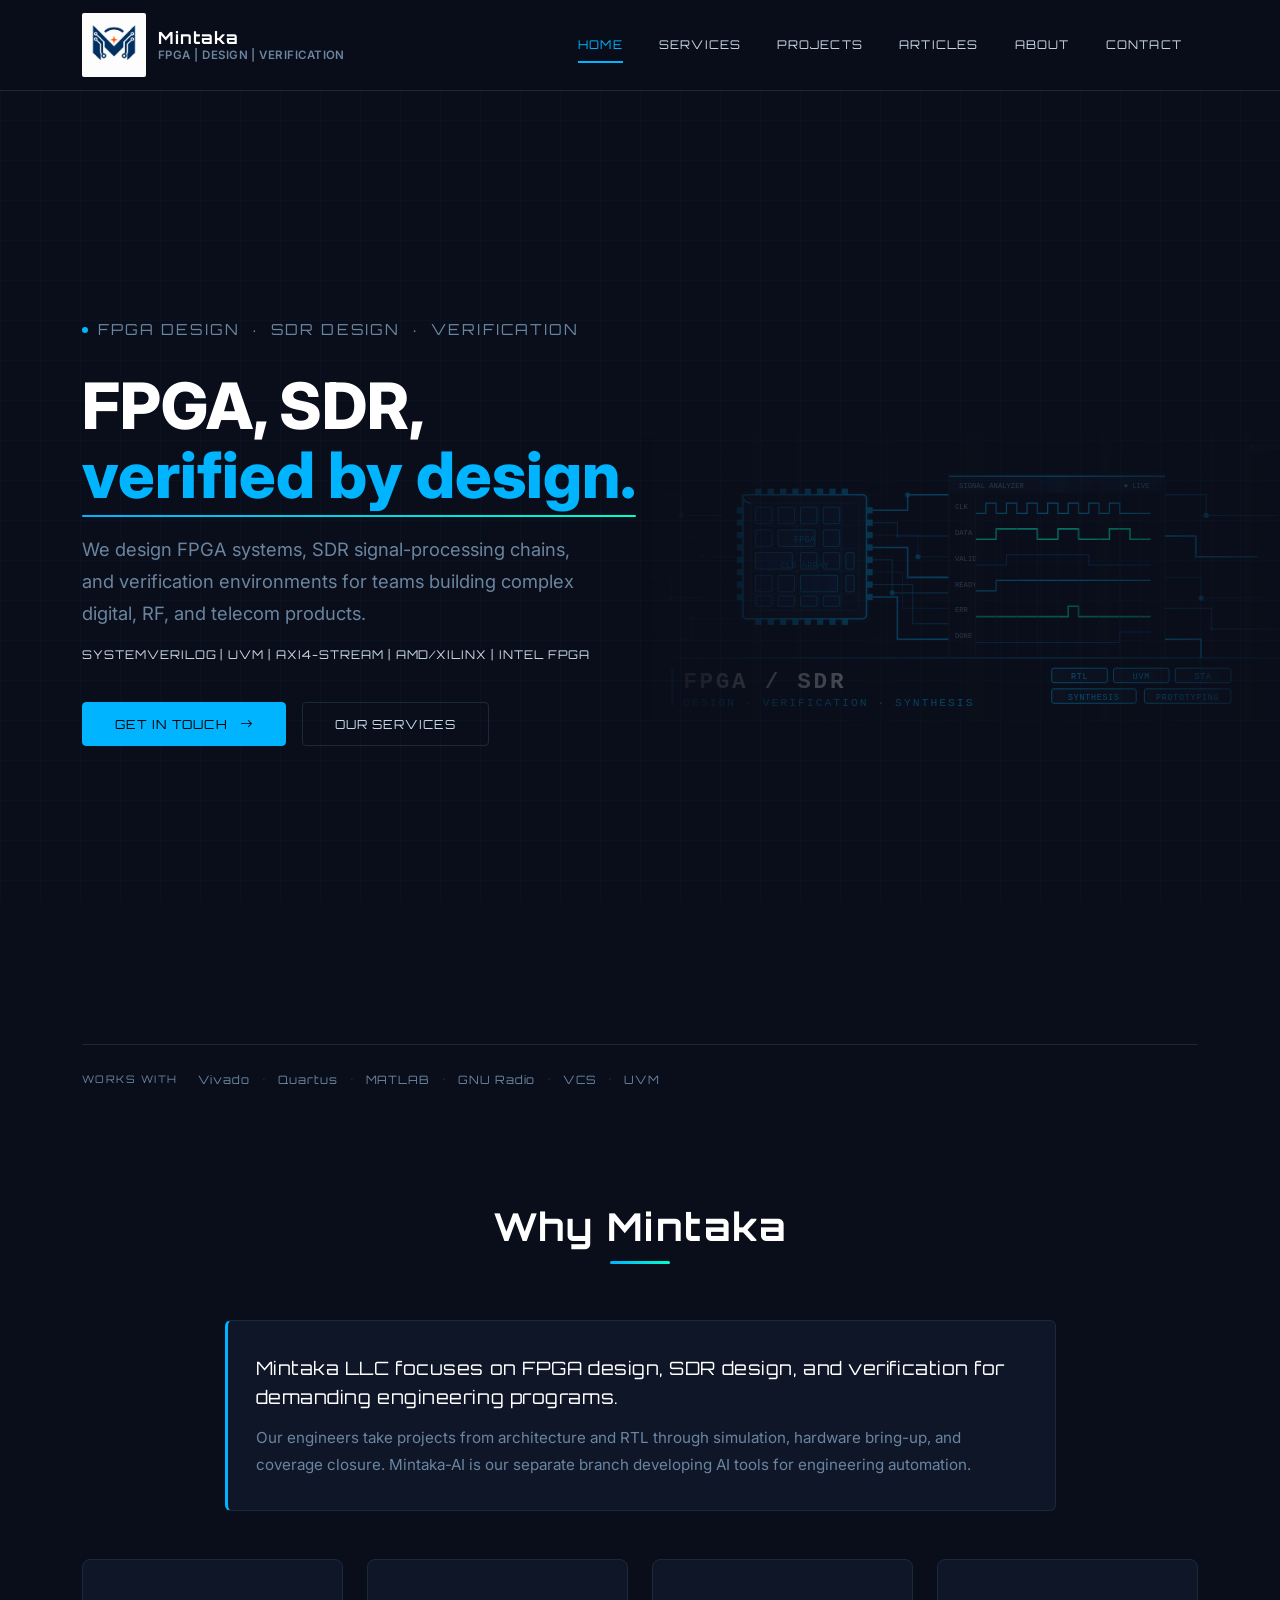
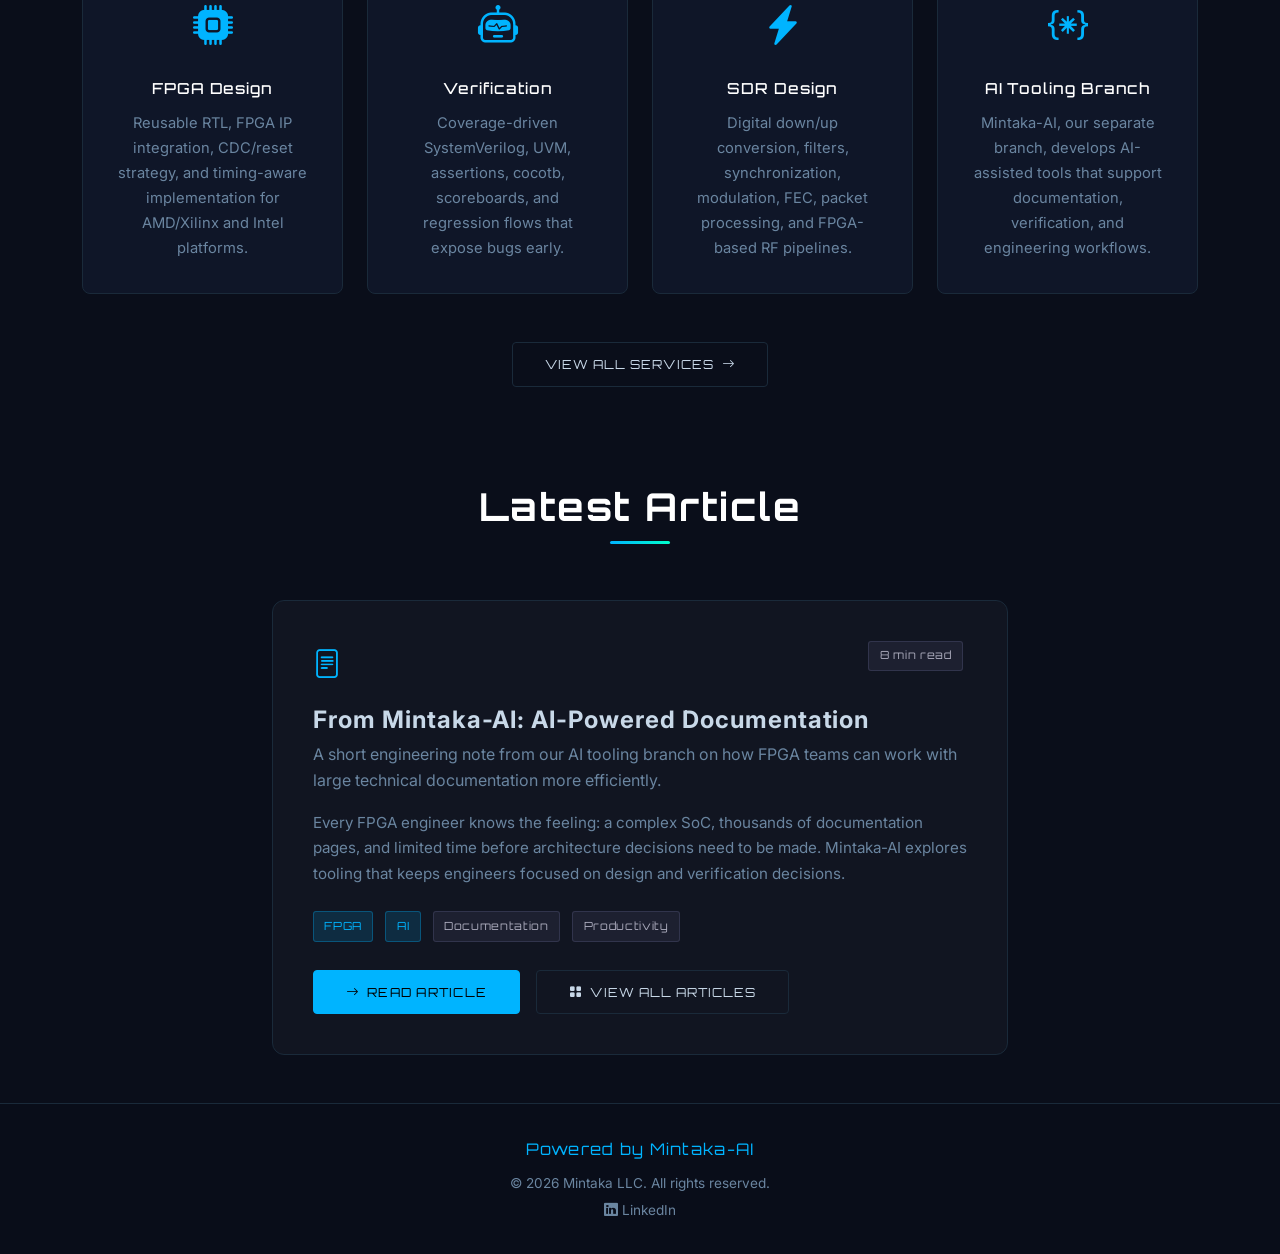
==== commit 9245e254: "made mintaka as a separate business unit" ====
--- a/index.html
+++ b/index.html
@@ -4,8 +4,8 @@
   <meta charset="UTF-8" />
   <link rel="icon" type="image/png" href="assets/images/icon2.png" />
   <meta name="viewport" content="width=device-width, initial-scale=1.0" />
-  <meta name="description" content="Mintaka LLC — Expert FPGA & ASIC Design Services. RTL Design, Functional Verification, FPGA Prototyping, and Synthesis." />
-  <title>Mintaka LLC — Expert FPGA & ASIC Design Services</title>
+  <meta name="description" content="Mintaka LLC - FPGA design, SDR design, and functional verification services for complex digital and RF systems." />
+  <title>Mintaka LLC - FPGA, SDR & Verification Engineering</title>
 
   <!-- Google Fonts -->
   <link rel="preconnect" href="https://fonts.googleapis.com" />
@@ -23,8 +23,13 @@
   <!-- ===== NAVBAR ===== -->
   <nav class="navbar navbar-expand-lg fixed-top" aria-label="Main navigation">
     <div class="container">
-      <a class="navbar-brand" href="index.html" aria-label="Mintaka LLC home">
-        <img src="assets/images/logo.png" alt="Mintaka LLC logo" class="logo-invert" />
+      <a class="navbar-brand brand-lockup" href="index.html" aria-label="Mintaka LLC home">
+        <img src="assets/images/logo.png" alt="Mintaka LLC Logo" class="brand-logo" />
+        <span class="brand-copy">
+          <span class="brand-name">Mintaka</span>
+          <img src="assets/images/logo.png" alt="Mintaka LLC Logo" class="brand-logo" />
+          <span class="brand-line">FPGA | Design | Verification</span>
+        </span>
       </a>
 
       <button class="navbar-toggler" type="button"
@@ -38,6 +43,7 @@
           <li class="nav-item"><a class="nav-link active" href="index.html">Home</a></li>
           <li class="nav-item"><a class="nav-link" href="services.html">Services</a></li>
           <li class="nav-item"><a class="nav-link" href="projects.html">Projects</a></li>
+          <li class="nav-item"><a class="nav-link" href="articles.html">Articles</a></li>
           <li class="nav-item"><a class="nav-link" href="about.html">About</a></li>
           <li class="nav-item"><a class="nav-link" href="contact.html">Contact</a></li>
         </ul>
@@ -60,19 +66,23 @@
           <!-- Eyebrow -->
           <p class="hero-eyebrow">
             <span class="hero-eyebrow-dot"></span>
-            FPGA &nbsp;·&nbsp; ASIC &nbsp;·&nbsp; Verification &nbsp;·&nbsp; AI-Powered
+            FPGA Design &nbsp;·&nbsp; SDR Design &nbsp;·&nbsp; Verification
           </p>
 
           <!-- Headline -->
           <h1 class="hero-title">
-            Your FPGA team,<br>
-            <span class="hero-title-accent">AI&#8209;amplified.</span>
+            FPGA, SDR,<br>
+            <span class="hero-title-accent">verified by design.</span>
           </h1>
 
           <!-- Sub -->
           <p class="hero-sub">
-            We deploy AI agents to help FPGA engineers — verify faster,
-            automate the routine, and compress months into weeks.
+            We design FPGA systems, SDR signal-processing chains, and verification
+            environments for teams building complex digital, RF, and telecom products.
+          </p>
+
+          <p class="hero-proof">
+            SystemVerilog | UVM | AXI4-Stream | AMD/Xilinx | Intel FPGA
           </p>
 
           <!-- CTAs -->
@@ -95,9 +105,9 @@
         <span class="hero-tool-sep">·</span>
         <span class="hero-tool-item">Quartus</span>
         <span class="hero-tool-sep">·</span>
-        <span class="hero-tool-item">Design Compiler</span>
-        <span class="hero-tool-sep">·</span>
-        <span class="hero-tool-item">Innovus</span>
+        <span class="hero-tool-item">MATLAB</span>
+        <span class="hero-tool-sep">·</span>
+        <span class="hero-tool-item">GNU Radio</span>
         <span class="hero-tool-sep">·</span>
         <span class="hero-tool-item">VCS</span>
         <span class="hero-tool-sep">·</span>
@@ -122,13 +132,13 @@
           <div class="why-mintaka-lead">
             <div>
               <p class="why-mintaka-headline">
-                Mintaka AI creates new tools based on artificial intelligence —
-                and builds entirely new approaches specific to the 21st century.
+                Mintaka LLC focuses on FPGA design, SDR design, and verification
+                for demanding engineering programs.
               </p>
               <p class="why-mintaka-sub">
-                We don't just apply legacy EDA flows. We engineer AI-augmented design and verification
-                pipelines that compress schedules, eliminate manual bottlenecks, and deliver higher
-                quality silicon — faster than traditional methods allow.
+                Our engineers take projects from architecture and RTL through simulation,
+                hardware bring-up, and coverage closure. Mintaka-AI is our separate branch
+                developing AI tools for engineering automation.
               </p>
             </div>
           </div>
@@ -142,8 +152,8 @@
           <div class="mint-card text-center">
             <div class="card-body">
               <i class="bi bi-cpu-fill card-icon"></i>
-              <h5 class="card-title">AI-Augmented RTL</h5>
-              <p class="card-text">AI-assisted RTL generation and lint-checking that accelerates design cycles without sacrificing quality.</p>
+              <h5 class="card-title">FPGA Design</h5>
+              <p class="card-text">Reusable RTL, FPGA IP integration, CDC/reset strategy, and timing-aware implementation for AMD/Xilinx and Intel platforms.</p>
             </div>
           </div>
         </div>
@@ -152,8 +162,8 @@
           <div class="mint-card text-center">
             <div class="card-body">
               <i class="bi bi-robot card-icon"></i>
-              <h5 class="card-title">Intelligent Verification</h5>
-              <p class="card-text">ML-driven coverage closure and smart stimulus generation — finding bugs faster than random simulation alone.</p>
+              <h5 class="card-title">Verification</h5>
+              <p class="card-text">Coverage-driven SystemVerilog, UVM, assertions, cocotb, scoreboards, and regression flows that expose bugs early.</p>
             </div>
           </div>
         </div>
@@ -162,8 +172,8 @@
           <div class="mint-card text-center">
             <div class="card-body">
               <i class="bi bi-lightning-charge-fill card-icon"></i>
-              <h5 class="card-title">21st Century Flow</h5>
-              <p class="card-text">Cloud-native EDA, AI-guided PnR, and automated timing closure — approaches built for today's design complexity.</p>
+              <h5 class="card-title">SDR Design</h5>
+              <p class="card-text">Digital down/up conversion, filters, synchronization, modulation, FEC, packet processing, and FPGA-based RF pipelines.</p>
             </div>
           </div>
         </div>
@@ -172,8 +182,8 @@
           <div class="mint-card text-center">
             <div class="card-body">
               <i class="bi bi-braces-asterisk card-icon"></i>
-              <h5 class="card-title">New Tools, Built Here</h5>
-              <p class="card-text">We develop proprietary AI tooling in-house — custom scripts, agents, and automation frameworks no one else has.</p>
+              <h5 class="card-title">AI Tooling Branch</h5>
+              <p class="card-text">Mintaka-AI, our separate branch, develops AI-assisted tools that support documentation, verification, and engineering workflows.</p>
             </div>
           </div>
         </div>
@@ -205,15 +215,15 @@
                 <i class="bi bi-file-text text-primary-mint" style="font-size:1.8rem;"></i>
                 <span class="tag-badge tag-secondary">8 min read</span>
               </div>
-              <h5 class="article-preview-title">AI-Powered Documentation</h5>
+              <h5 class="article-preview-title">From Mintaka-AI: AI-Powered Documentation</h5>
               <p class="article-preview-subtitle text-muted-mint mb-3">
-                How AI agents transform the way FPGA engineers consume technical documentation — 
-                from days of study to minutes of context-aware assistance.
+                A short engineering note from our AI tooling branch on how FPGA teams can work
+                with large technical documentation more efficiently.
               </p>
               <p class="article-preview-excerpt mb-4">
-                Every FPGA engineer knows the feeling. You start a new project with a complex SoC like the 
-                Xilinx Zynq-7000. The Zynq-7000 Technical Reference Manual alone is over 2,000 pages. 
-                Today's AI agents can process this documentation instantly and provide context-aware assistance.
+                Every FPGA engineer knows the feeling: a complex SoC, thousands of documentation pages,
+                and limited time before architecture decisions need to be made. Mintaka-AI explores tooling
+                that keeps engineers focused on design and verification decisions.
               </p>
               <div class="d-flex flex-wrap gap-2 mb-4">
                 <span class="tag-badge tag-primary">FPGA</span>
@@ -238,27 +248,12 @@
   </section>
 
   <!-- ===== FOOTER ===== -->
-  <footer class="site-footer">
-    <div class="container">
-      <img src="assets/images/logo.png" alt="Mintaka LLC" class="footer-logo" />
-      <p class="mb-2">
-        <a href="https://www.mintaka-ai.com" target="_blank" rel="noopener" class="footer-main-link">
-          <i class="bi bi-globe2 me-2"></i>www.mintaka-ai.com
-        </a>
-      </p>
-      <p class="mb-1">&copy; <span id="year"></span> Mintaka LLC. All rights reserved.</p>
-      <p class="mb-0">
-        <a href="https://www.linkedin.com/company/mintaka-ai" target="_blank" rel="noopener" aria-label="LinkedIn">
-          <i class="bi bi-linkedin me-1"></i>LinkedIn
-        </a>
-      </p>
-    </div>
-  </footer>
+  <footer class="site-footer"></footer>
 
   <!-- Bootstrap 5 JS Bundle -->
   <script src="https://cdn.jsdelivr.net/npm/bootstrap@5.3.3/dist/js/bootstrap.bundle.min.js"></script>
   <!-- Custom scripts -->
+  <script src="js/layout.js"></script>
   <script src="js/main.js"></script>
-  <script>document.getElementById('year').textContent = new Date().getFullYear();</script>
 </body>
 </html>
--- a/css/style.css
+++ b/css/style.css
@@ -67,17 +67,45 @@
   backdrop-filter: blur(12px);
   -webkit-backdrop-filter: blur(12px);
   border-bottom: 1px solid var(--mint-border);
-  padding: 0.75rem 1.5rem;
+  padding: 0.45rem 1.5rem;
   transition: background var(--transition);
 }
 
-.navbar-brand img.logo-invert {
-  filter: invert(1) brightness(2);
-  height: 150px;
-  transition: filter var(--transition);
-}
-.navbar-brand img.logo-invert:hover {
-  filter: invert(1) brightness(2) drop-shadow(0 0 6px var(--mint-primary));
+.brand-lockup {
+  display: inline-flex;
+  align-items: center;
+  min-width: 0;
+  padding: 0.35rem 0;
+  gap: 0.75rem;
+}
+
+.brand-logo {
+  height: 64px;
+  width: 64px;
+  object-fit: contain;
+  border-radius: 2px;
+}
+
+.brand-copy {
+  display: flex;
+  flex-direction: column;
+  gap: 0.1rem;
+  line-height: 1.15;
+}
+.brand-name {
+  color: #ffffff;
+  font-family: var(--font-heading);
+  font-size: 1.05rem;
+  font-weight: 700;
+  letter-spacing: 0.06em;
+}
+.brand-line {
+  color: var(--mint-text-muted);
+  font-family: var(--font-body);
+  font-size: 0.72rem;
+  font-weight: 600;
+  letter-spacing: 0.04em;
+  text-transform: uppercase;
 }
 
 .nav-link {
@@ -137,7 +165,7 @@
 }
 .hero-visual-img {
   width: 100%;
-  opacity: 0.28;
+  opacity: 0.42;
   mix-blend-mode: screen;
   mask-image: linear-gradient(to right, transparent 0%, rgba(0,0,0,0.6) 30%, black 60%, transparent 100%);
   -webkit-mask-image: linear-gradient(to right, transparent 0%, rgba(0,0,0,0.6) 30%, black 60%, transparent 100%);
@@ -177,12 +205,12 @@
 
 /* Main headline */
 .hero-title {
-  font-family: var(--font-heading);
-  font-size: clamp(2.6rem, 5.5vw, 4.8rem);
-  font-weight: 900;
+  font-family: var(--font-body);
+  font-size: clamp(2.5rem, 5vw, 4.45rem);
+  font-weight: 800;
   line-height: 1.08;
   color: #ffffff;
-  letter-spacing: -0.01em;
+  letter-spacing: 0;
   margin-bottom: 1.5rem;
 }
 .hero-title-accent {
@@ -205,7 +233,17 @@
   color: var(--mint-text-muted);
   max-width: 520px;
   line-height: 1.75;
-  margin-bottom: 2.5rem;
+  margin-bottom: 0.95rem;
+}
+
+.hero-proof {
+  color: var(--mint-text);
+  font-family: var(--font-heading);
+  font-size: 0.75rem;
+  letter-spacing: 0.08em;
+  line-height: 1.7;
+  margin-bottom: 2.3rem;
+  text-transform: uppercase;
 }
 
 /* CTA row */
@@ -260,9 +298,22 @@
 }
 
 /* Responsive */
+@media (max-width: 1199px) {
+  .nav-link {
+    font-size: 0.68rem;
+    padding: 0.45rem 0.62rem !important;
+  }
+}
+
+@media (max-width: 1070px) {
+  .brand-line { display: none; }
+}
+
 @media (max-width: 991px) {
   .hero-visual { display: none; }
   .hero-title { font-size: clamp(2.2rem, 7vw, 3.5rem); }
+  .brand-line { display: none; }
+  .brand-name { font-size: 0.78rem; }
 }
 
 /* ---------- Buttons ---------- */
@@ -591,12 +642,12 @@
   color: var(--mint-accent) !important;
   text-shadow: 0 0 12px rgba(0,255,204,0.4);
 }
-.site-footer .footer-logo {
-  height: 28px;
-  filter: invert(1) brightness(2) opacity(0.6);
-  margin-bottom: 0.75rem;
-}
-
+.footer-main-link a {
+  color: inherit;
+}
+.footer-main-link a:hover {
+  color: var(--mint-accent);
+}
 /* ---------- Utilities ---------- */
 .text-primary-mint { color: var(--mint-primary) !important; }
 .text-muted-mint   { color: var(--mint-text-muted) !important; }
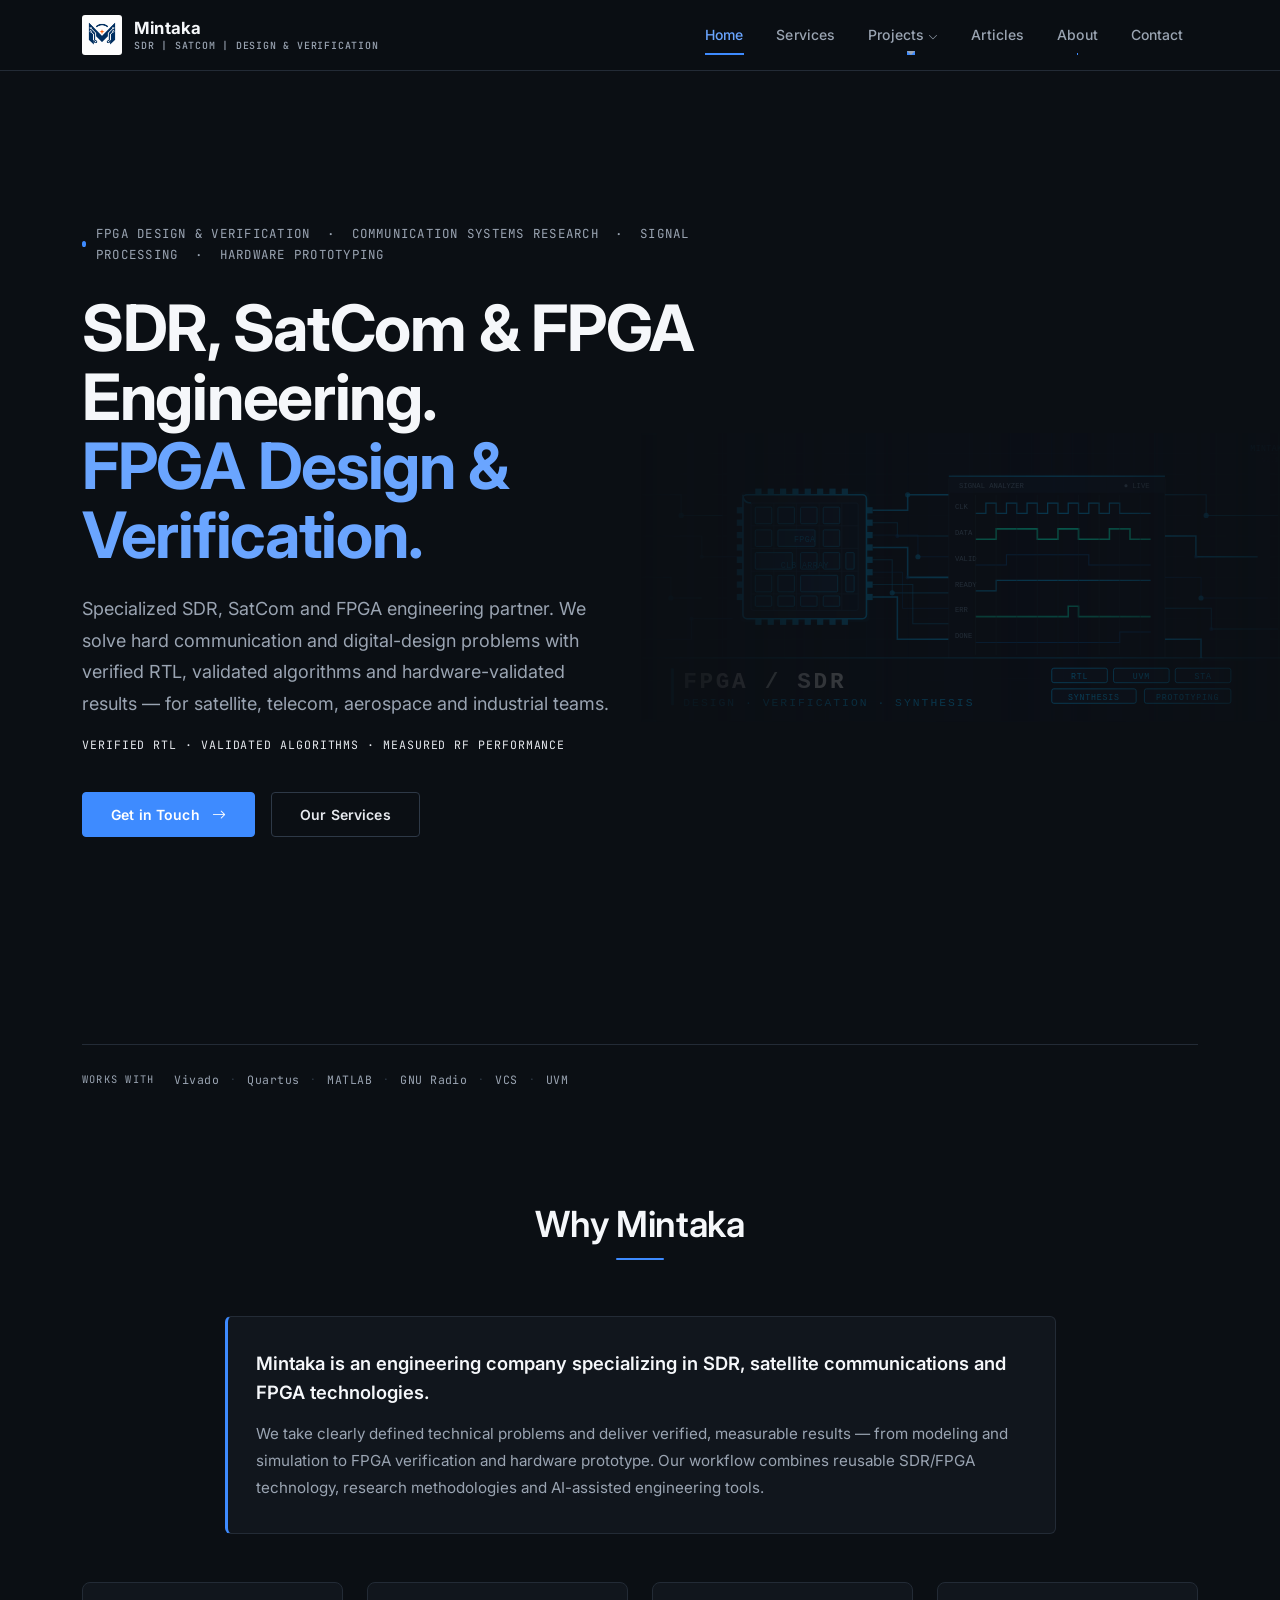
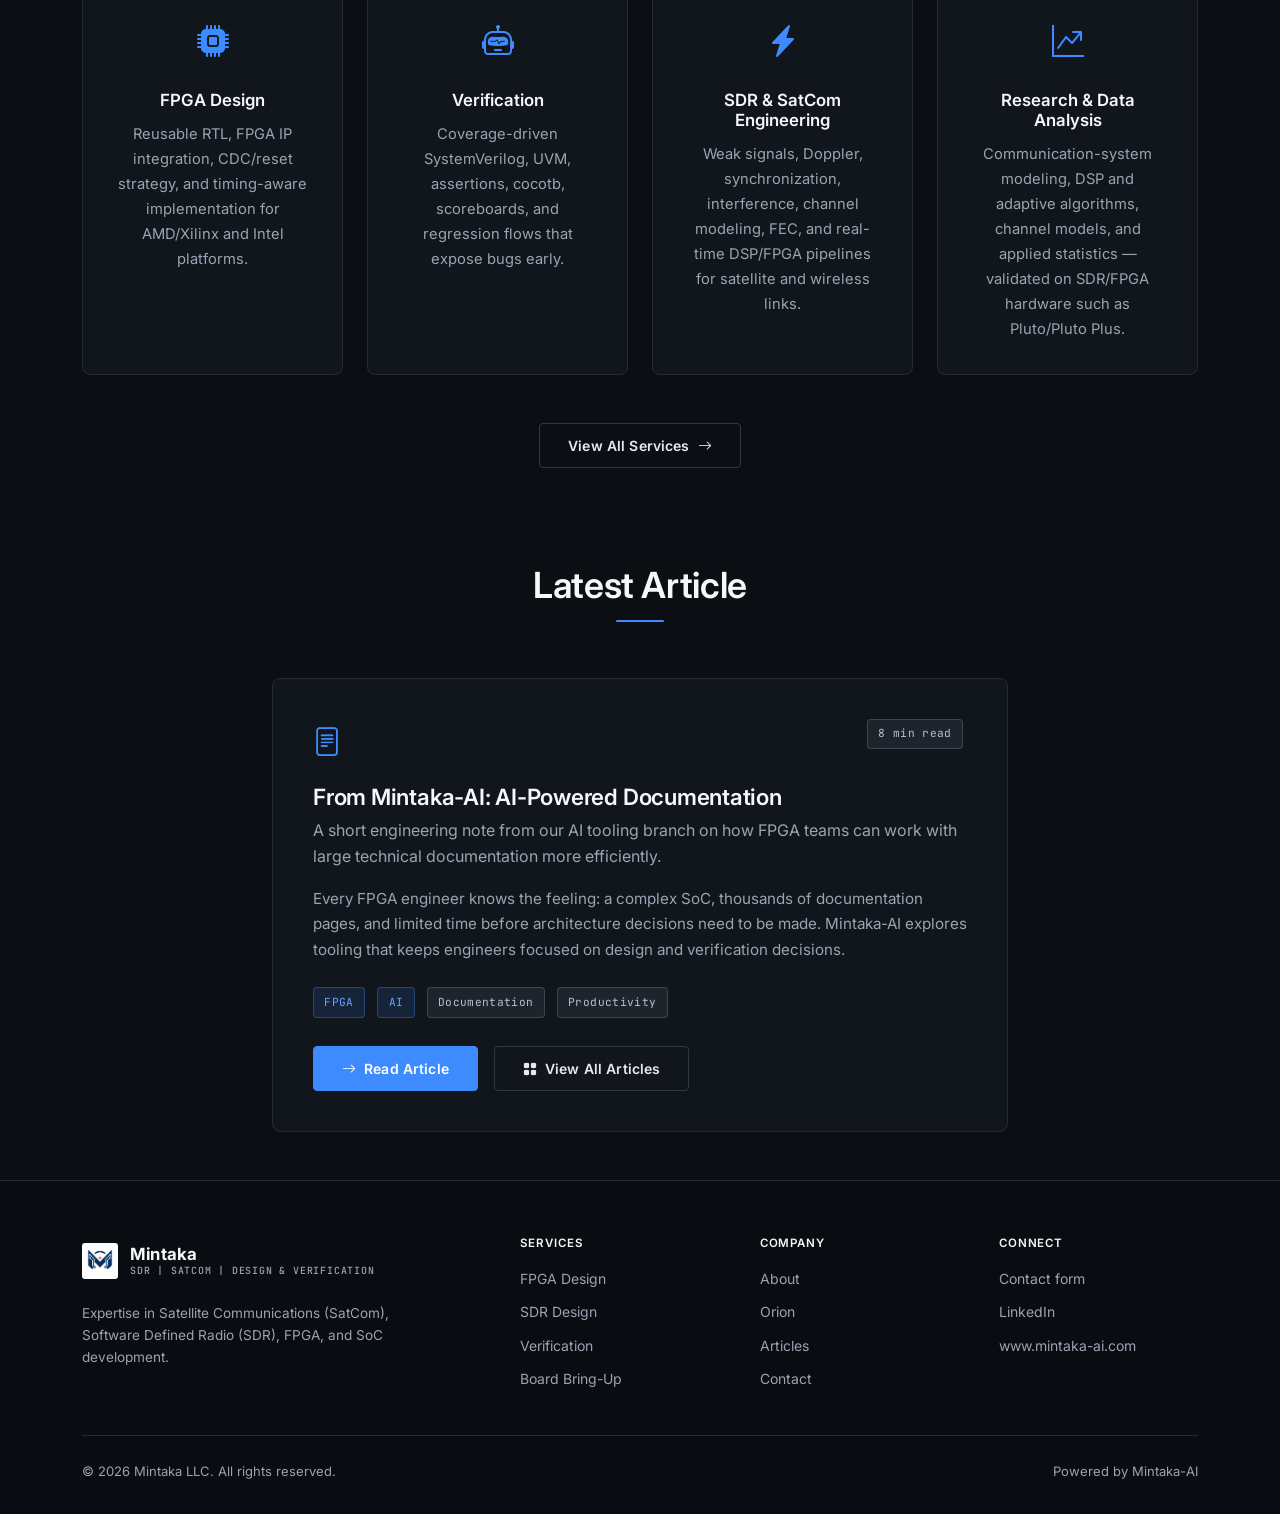
==== commit 19f01df8: "Updated the website with new design" ====
--- a/index.html
+++ b/index.html
@@ -1,259 +1,266 @@
-<!DOCTYPE html>
-<html lang="en">
-<head>
-  <meta charset="UTF-8" />
-  <link rel="icon" type="image/png" href="assets/images/icon2.png" />
-  <meta name="viewport" content="width=device-width, initial-scale=1.0" />
-  <meta name="description" content="Mintaka LLC - FPGA design, SDR design, and functional verification services for complex digital and RF systems." />
-  <title>Mintaka LLC - FPGA, SDR & Verification Engineering</title>
-
-  <!-- Google Fonts -->
-  <link rel="preconnect" href="https://fonts.googleapis.com" />
-  <link rel="preconnect" href="https://fonts.gstatic.com" crossorigin />
-  <link href="https://fonts.googleapis.com/css2?family=Orbitron:wght@400;700;900&family=Inter:wght@300;400;600&display=swap" rel="stylesheet" />
-  <!-- Bootstrap 5 CSS -->
-  <link href="https://cdn.jsdelivr.net/npm/bootstrap@5.3.3/dist/css/bootstrap.min.css" rel="stylesheet" />
-  <!-- Bootstrap Icons -->
-  <link href="https://cdn.jsdelivr.net/npm/bootstrap-icons@1.11.3/font/bootstrap-icons.min.css" rel="stylesheet" />
-  <!-- Custom styles -->
-  <link href="css/style.css" rel="stylesheet" />
-</head>
-<body>
-
-  <!-- ===== NAVBAR ===== -->
-  <nav class="navbar navbar-expand-lg fixed-top" aria-label="Main navigation">
-    <div class="container">
-      <a class="navbar-brand brand-lockup" href="index.html" aria-label="Mintaka LLC home">
-        <img src="assets/images/logo.png" alt="Mintaka LLC Logo" class="brand-logo" />
-        <span class="brand-copy">
-          <span class="brand-name">Mintaka</span>
-          <img src="assets/images/logo.png" alt="Mintaka LLC Logo" class="brand-logo" />
-          <span class="brand-line">FPGA | Design | Verification</span>
-        </span>
-      </a>
-
-      <button class="navbar-toggler" type="button"
-              data-bs-toggle="collapse" data-bs-target="#mainNav"
-              aria-controls="mainNav" aria-expanded="false" aria-label="Toggle navigation">
-        <span class="navbar-toggler-icon"></span>
-      </button>
-
-      <div class="collapse navbar-collapse" id="mainNav">
-        <ul class="navbar-nav ms-auto align-items-lg-center gap-lg-1">
-          <li class="nav-item"><a class="nav-link active" href="index.html">Home</a></li>
-          <li class="nav-item"><a class="nav-link" href="services.html">Services</a></li>
-          <li class="nav-item"><a class="nav-link" href="projects.html">Projects</a></li>
-          <li class="nav-item"><a class="nav-link" href="articles.html">Articles</a></li>
-          <li class="nav-item"><a class="nav-link" href="about.html">About</a></li>
-          <li class="nav-item"><a class="nav-link" href="contact.html">Contact</a></li>
-        </ul>
-      </div>
-    </div>
-  </nav>
-
-  <!-- ===== HERO ===== -->
-  <section class="hero-section">
-
-    <!-- Subtle banner glow — right side only -->
-    <div class="hero-visual" aria-hidden="true">
-      <img src="assets/images/banner.svg" alt="" class="hero-visual-img" />
-    </div>
-
-    <div class="container hero-content">
-      <div class="row align-items-center" style="min-height:100vh;">
-        <div class="col-lg-8 col-xl-7">
-
-          <!-- Eyebrow -->
-          <p class="hero-eyebrow">
-            <span class="hero-eyebrow-dot"></span>
-            FPGA Design &nbsp;·&nbsp; SDR Design &nbsp;·&nbsp; Verification
-          </p>
-
-          <!-- Headline -->
-          <h1 class="hero-title">
-            FPGA, SDR,<br>
-            <span class="hero-title-accent">verified by design.</span>
-          </h1>
-
-          <!-- Sub -->
-          <p class="hero-sub">
-            We design FPGA systems, SDR signal-processing chains, and verification
-            environments for teams building complex digital, RF, and telecom products.
-          </p>
-
-          <p class="hero-proof">
-            SystemVerilog | UVM | AXI4-Stream | AMD/Xilinx | Intel FPGA
-          </p>
-
-          <!-- CTAs -->
-          <div class="d-flex flex-wrap gap-3 hero-ctas">
-            <a href="contact.html" class="btn btn-primary">
-              Get in Touch <i class="bi bi-arrow-right ms-2"></i>
-            </a>
-            <a href="services.html" class="btn btn-ghost">
-              Our Services
-            </a>
-          </div>
-
-        </div>
-      </div>
-
-      <!-- Tool strip -->
-      <div class="hero-tool-strip reveal">
-        <span class="hero-tool-label">Works with</span>
-        <span class="hero-tool-item">Vivado</span>
-        <span class="hero-tool-sep">·</span>
-        <span class="hero-tool-item">Quartus</span>
-        <span class="hero-tool-sep">·</span>
-        <span class="hero-tool-item">MATLAB</span>
-        <span class="hero-tool-sep">·</span>
-        <span class="hero-tool-item">GNU Radio</span>
-        <span class="hero-tool-sep">·</span>
-        <span class="hero-tool-item">VCS</span>
-        <span class="hero-tool-sep">·</span>
-        <span class="hero-tool-item">UVM</span>
-      </div>
-    </div>
-
-  </section>
-
-  <!-- ===== WHY MINTAKA ===== -->
-  <section class="why-mintaka-section py-5">
-    <div class="container">
-
-      <div class="section-header reveal">
-        <h2>Why Mintaka</h2>
-        <div class="section-divider"></div>
-      </div>
-
-      <!-- Lead statement -->
-      <div class="row justify-content-center mb-5 reveal">
-        <div class="col-lg-9">
-          <div class="why-mintaka-lead">
-            <div>
-              <p class="why-mintaka-headline">
-                Mintaka LLC focuses on FPGA design, SDR design, and verification
-                for demanding engineering programs.
-              </p>
-              <p class="why-mintaka-sub">
-                Our engineers take projects from architecture and RTL through simulation,
-                hardware bring-up, and coverage closure. Mintaka-AI is our separate branch
-                developing AI tools for engineering automation.
-              </p>
-            </div>
-          </div>
-        </div>
-      </div>
-
-      <!-- Pillars -->
-      <div class="row g-4 justify-content-center">
-
-        <div class="col-sm-6 col-lg-3 reveal">
-          <div class="mint-card text-center">
-            <div class="card-body">
-              <i class="bi bi-cpu-fill card-icon"></i>
-              <h5 class="card-title">FPGA Design</h5>
-              <p class="card-text">Reusable RTL, FPGA IP integration, CDC/reset strategy, and timing-aware implementation for AMD/Xilinx and Intel platforms.</p>
-            </div>
-          </div>
-        </div>
-
-        <div class="col-sm-6 col-lg-3 reveal">
-          <div class="mint-card text-center">
-            <div class="card-body">
-              <i class="bi bi-robot card-icon"></i>
-              <h5 class="card-title">Verification</h5>
-              <p class="card-text">Coverage-driven SystemVerilog, UVM, assertions, cocotb, scoreboards, and regression flows that expose bugs early.</p>
-            </div>
-          </div>
-        </div>
-
-        <div class="col-sm-6 col-lg-3 reveal">
-          <div class="mint-card text-center">
-            <div class="card-body">
-              <i class="bi bi-lightning-charge-fill card-icon"></i>
-              <h5 class="card-title">SDR Design</h5>
-              <p class="card-text">Digital down/up conversion, filters, synchronization, modulation, FEC, packet processing, and FPGA-based RF pipelines.</p>
-            </div>
-          </div>
-        </div>
-
-        <div class="col-sm-6 col-lg-3 reveal">
-          <div class="mint-card text-center">
-            <div class="card-body">
-              <i class="bi bi-braces-asterisk card-icon"></i>
-              <h5 class="card-title">AI Tooling Branch</h5>
-              <p class="card-text">Mintaka-AI, our separate branch, develops AI-assisted tools that support documentation, verification, and engineering workflows.</p>
-            </div>
-          </div>
-        </div>
-
-      </div>
-
-      <div class="text-center mt-5 reveal">
-        <a href="services.html" class="btn btn-ghost">
-          View All Services <i class="bi bi-arrow-right ms-1"></i>
-        </a>
-      </div>
-    </div>
-  </section>
-
-  <!-- ===== LATEST ARTICLE ===== -->
-  <section class="latest-article-section py-5">
-    <div class="container">
-
-      <div class="section-header reveal">
-        <h2>Latest Article</h2>
-        <div class="section-divider"></div>
-      </div>
-
-      <div class="row justify-content-center reveal">
-        <div class="col-lg-8">
-          <div class="article-preview-card">
-            <div class="card-body">
-              <div class="d-flex justify-content-between align-items-start mb-3">
-                <i class="bi bi-file-text text-primary-mint" style="font-size:1.8rem;"></i>
-                <span class="tag-badge tag-secondary">8 min read</span>
-              </div>
-              <h5 class="article-preview-title">From Mintaka-AI: AI-Powered Documentation</h5>
-              <p class="article-preview-subtitle text-muted-mint mb-3">
-                A short engineering note from our AI tooling branch on how FPGA teams can work
-                with large technical documentation more efficiently.
-              </p>
-              <p class="article-preview-excerpt mb-4">
-                Every FPGA engineer knows the feeling: a complex SoC, thousands of documentation pages,
-                and limited time before architecture decisions need to be made. Mintaka-AI explores tooling
-                that keeps engineers focused on design and verification decisions.
-              </p>
-              <div class="d-flex flex-wrap gap-2 mb-4">
-                <span class="tag-badge tag-primary">FPGA</span>
-                <span class="tag-badge tag-primary">AI</span>
-                <span class="tag-badge tag-secondary">Documentation</span>
-                <span class="tag-badge tag-secondary">Productivity</span>
-              </div>
-              <div class="d-flex gap-3">
-                <a href="articles/06202026/ai-documentation.html" class="btn btn-primary">
-                  <i class="bi bi-arrow-right me-2"></i>Read Article
-                </a>
-                <a href="articles.html" class="btn btn-ghost">
-                  <i class="bi bi-grid-fill me-2"></i>View All Articles
-                </a>
-              </div>
-            </div>
-          </div>
-        </div>
-      </div>
-
-    </div>
-  </section>
-
-  <!-- ===== FOOTER ===== -->
-  <footer class="site-footer"></footer>
-
-  <!-- Bootstrap 5 JS Bundle -->
-  <script src="https://cdn.jsdelivr.net/npm/bootstrap@5.3.3/dist/js/bootstrap.bundle.min.js"></script>
-  <!-- Custom scripts -->
-  <script src="js/layout.js"></script>
-  <script src="js/main.js"></script>
-</body>
-</html>
+<!DOCTYPE html>
+<html lang="en">
+<head>
+  <meta charset="UTF-8" />
+  <link rel="icon" type="image/png" href="assets/images/icon2.png" />
+  <meta name="viewport" content="width=device-width, initial-scale=1.0" />
+  <meta name="description" content="Mintaka LLC is an SDR, SatCom and FPGA engineering company. FPGA design & verification, communication-systems research, signal processing, and hardware prototyping." />
+  <title>Mintaka LLC — SDR, SatCom & FPGA Engineering</title>
+
+  <!-- Google Fonts -->
+  <link rel="preconnect" href="https://fonts.googleapis.com" />
+  <link rel="preconnect" href="https://fonts.gstatic.com" crossorigin />
+  <link href="https://fonts.googleapis.com/css2?family=Inter:wght@400;500;600;700&family=JetBrains+Mono:wght@400;500&display=swap" rel="stylesheet" />
+  <!-- Bootstrap 5 CSS -->
+  <link href="https://cdn.jsdelivr.net/npm/bootstrap@5.3.3/dist/css/bootstrap.min.css" rel="stylesheet" />
+  <!-- Bootstrap Icons -->
+  <link href="https://cdn.jsdelivr.net/npm/bootstrap-icons@1.11.3/font/bootstrap-icons.min.css" rel="stylesheet" />
+  <!-- Custom styles -->
+  <link href="css/style.css" rel="stylesheet" />
+</head>
+<body>
+
+  <!-- ===== NAVBAR ===== -->
+  <nav class="navbar navbar-expand-lg fixed-top" aria-label="Main navigation">
+    <div class="container">
+      <a class="navbar-brand brand-lockup" href="index.html" aria-label="Mintaka LLC home">
+        <img src="assets/images/logo.png" alt="Mintaka LLC Logo" class="brand-logo" />
+        <span class="brand-copy">
+          <span class="brand-name">Mintaka</span>
+          <span class="brand-line">SDR | SatCom | Design &amp; Verification</span>
+        </span>
+      </a>
+
+      <button class="navbar-toggler" type="button"
+              data-bs-toggle="collapse" data-bs-target="#mainNav"
+              aria-controls="mainNav" aria-expanded="false" aria-label="Toggle navigation">
+        <span class="navbar-toggler-icon"></span>
+      </button>
+
+      <div class="collapse navbar-collapse" id="mainNav">
+        <ul class="navbar-nav ms-auto align-items-lg-center gap-lg-1">
+          <li class="nav-item"><a class="nav-link active" href="index.html">Home</a></li>
+          <li class="nav-item"><a class="nav-link" href="services.html">Services</a></li>
+          <li class="nav-item dropdown">
+            <a class="nav-link dropdown-toggle" href="#" role="button" data-bs-toggle="dropdown" aria-expanded="false">Projects<i class="bi bi-chevron-down ms-1" aria-hidden="true"></i></a>
+            <ul class="dropdown-menu">
+              <li><a class="dropdown-item" href="orion.html">Orion</a></li>
+            </ul>
+          </li>
+          <li class="nav-item"><a class="nav-link" href="articles.html">Articles</a></li>
+          <li class="nav-item"><a class="nav-link" href="about.html">About</a></li>
+          <li class="nav-item"><a class="nav-link" href="contact.html">Contact</a></li>
+        </ul>
+      </div>
+    </div>
+  </nav>
+
+  <!-- ===== HERO ===== -->
+  <section class="hero-section">
+
+    <!-- Subtle banner visual — right side only -->
+    <div class="hero-visual" aria-hidden="true">
+      <img src="assets/images/banner.svg" alt="" class="hero-visual-img" />
+    </div>
+
+    <div class="container hero-content">
+      <div class="row align-items-center" style="min-height:100vh;">
+        <div class="col-lg-8 col-xl-7">
+
+          <!-- Eyebrow -->
+          <p class="hero-eyebrow">
+            <span class="hero-eyebrow-dot"></span>
+            FPGA Design & Verification &nbsp;·&nbsp; Communication Systems Research &nbsp;·&nbsp; Signal Processing &nbsp;·&nbsp; Hardware Prototyping
+          </p>
+
+          <!-- Headline -->
+          <h1 class="hero-title">
+            SDR, SatCom & FPGA Engineering.<br>
+            <span class="hero-title-accent">FPGA Design &amp; Verification.</span>
+          </h1>
+
+          <!-- Sub -->
+          <p class="hero-sub">
+            Specialized SDR, SatCom and FPGA engineering partner. We solve hard
+            communication and digital-design problems with verified RTL, validated
+            algorithms and hardware-validated results — for satellite, telecom,
+            aerospace and industrial teams.
+          </p>
+
+          <p class="hero-proof">
+            Verified RTL · Validated Algorithms · Measured RF Performance
+          </p>
+
+          <!-- CTAs -->
+          <div class="d-flex flex-wrap gap-3 hero-ctas">
+            <a href="contact.html" class="btn btn-primary">
+              Get in Touch <i class="bi bi-arrow-right ms-2"></i>
+            </a>
+            <a href="services.html" class="btn btn-ghost">
+              Our Services
+            </a>
+          </div>
+
+        </div>
+      </div>
+
+      <!-- Tool strip -->
+      <div class="hero-tool-strip reveal">
+        <span class="hero-tool-label">Works with</span>
+        <span class="hero-tool-item">Vivado</span>
+        <span class="hero-tool-sep">·</span>
+        <span class="hero-tool-item">Quartus</span>
+        <span class="hero-tool-sep">·</span>
+        <span class="hero-tool-item">MATLAB</span>
+        <span class="hero-tool-sep">·</span>
+        <span class="hero-tool-item">GNU Radio</span>
+        <span class="hero-tool-sep">·</span>
+        <span class="hero-tool-item">VCS</span>
+        <span class="hero-tool-sep">·</span>
+        <span class="hero-tool-item">UVM</span>
+      </div>
+    </div>
+
+  </section>
+
+  <!-- ===== WHY MINTAKA ===== -->
+  <section class="why-mintaka-section py-5">
+    <div class="container">
+
+      <div class="section-header reveal">
+        <h2>Why Mintaka</h2>
+        <div class="section-divider"></div>
+      </div>
+
+      <!-- Lead statement -->
+      <div class="row justify-content-center mb-5 reveal">
+        <div class="col-lg-9">
+          <div class="why-mintaka-lead">
+            <div>
+              <p class="why-mintaka-headline">
+                Mintaka is an engineering company specializing in SDR, satellite
+                communications and FPGA technologies.
+              </p>
+              <p class="why-mintaka-sub">
+                We take clearly defined technical problems and deliver verified, measurable
+                results — from modeling and simulation to FPGA verification and hardware
+                prototype. Our workflow combines reusable SDR/FPGA technology, research
+                methodologies and AI-assisted engineering tools.
+              </p>
+            </div>
+          </div>
+        </div>
+      </div>
+
+      <!-- Pillars -->
+      <div class="row g-4 justify-content-center">
+
+        <div class="col-sm-6 col-lg-3 reveal">
+          <div class="mint-card text-center">
+            <div class="card-body">
+              <i class="bi bi-cpu-fill card-icon"></i>
+              <h5 class="card-title">FPGA Design</h5>
+              <p class="card-text">Reusable RTL, FPGA IP integration, CDC/reset strategy, and timing-aware implementation for AMD/Xilinx and Intel platforms.</p>
+            </div>
+          </div>
+        </div>
+
+        <div class="col-sm-6 col-lg-3 reveal">
+          <div class="mint-card text-center">
+            <div class="card-body">
+              <i class="bi bi-robot card-icon"></i>
+              <h5 class="card-title">Verification</h5>
+              <p class="card-text">Coverage-driven SystemVerilog, UVM, assertions, cocotb, scoreboards, and regression flows that expose bugs early.</p>
+            </div>
+          </div>
+        </div>
+
+        <div class="col-sm-6 col-lg-3 reveal">
+          <div class="mint-card text-center">
+            <div class="card-body">
+              <i class="bi bi-lightning-charge-fill card-icon"></i>
+              <h5 class="card-title">SDR & SatCom Engineering</h5>
+              <p class="card-text">Weak signals, Doppler, synchronization, interference, channel modeling, FEC, and real-time DSP/FPGA pipelines for satellite and wireless links.</p>
+            </div>
+          </div>
+        </div>
+
+        <div class="col-sm-6 col-lg-3 reveal">
+          <div class="mint-card text-center">
+            <div class="card-body">
+              <i class="bi bi-graph-up-arrow card-icon"></i>
+              <h5 class="card-title">Research & Data Analysis</h5>
+              <p class="card-text">Communication-system modeling, DSP and adaptive algorithms, channel models, and applied statistics — validated on SDR/FPGA hardware such as Pluto/Pluto Plus.</p>
+            </div>
+          </div>
+        </div>
+
+      </div>
+
+      <div class="text-center mt-5 reveal">
+        <a href="services.html" class="btn btn-ghost">
+          View All Services <i class="bi bi-arrow-right ms-1"></i>
+        </a>
+      </div>
+    </div>
+  </section>
+
+  <!-- ===== LATEST ARTICLE ===== -->
+  <section class="latest-article-section py-5">
+    <div class="container">
+
+      <div class="section-header reveal">
+        <h2>Latest Article</h2>
+        <div class="section-divider"></div>
+      </div>
+
+      <div class="row justify-content-center reveal">
+        <div class="col-lg-8">
+          <div class="article-preview-card">
+            <div class="card-body">
+              <div class="d-flex justify-content-between align-items-start mb-3">
+                <i class="bi bi-file-text text-primary-mint" style="font-size:1.8rem;"></i>
+                <span class="tag-badge tag-secondary">8 min read</span>
+              </div>
+              <h5 class="article-preview-title">From Mintaka-AI: AI-Powered Documentation</h5>
+              <p class="article-preview-subtitle text-muted-mint mb-3">
+                A short engineering note from our AI tooling branch on how FPGA teams can work
+                with large technical documentation more efficiently.
+              </p>
+              <p class="article-preview-excerpt mb-4">
+                Every FPGA engineer knows the feeling: a complex SoC, thousands of documentation pages,
+                and limited time before architecture decisions need to be made. Mintaka-AI explores tooling
+                that keeps engineers focused on design and verification decisions.
+              </p>
+              <div class="d-flex flex-wrap gap-2 mb-4">
+                <span class="tag-badge tag-primary">FPGA</span>
+                <span class="tag-badge tag-primary">AI</span>
+                <span class="tag-badge tag-secondary">Documentation</span>
+                <span class="tag-badge tag-secondary">Productivity</span>
+              </div>
+              <div class="d-flex gap-3">
+                <a href="articles/06202026/ai-documentation.html" class="btn btn-primary">
+                  <i class="bi bi-arrow-right me-2"></i>Read Article
+                </a>
+                <a href="articles.html" class="btn btn-ghost">
+                  <i class="bi bi-grid-fill me-2"></i>View All Articles
+                </a>
+              </div>
+            </div>
+          </div>
+        </div>
+      </div>
+
+    </div>
+  </section>
+
+  <!-- ===== FOOTER ===== -->
+  <footer class="site-footer"></footer>
+
+  <!-- Bootstrap 5 JS Bundle -->
+  <script src="https://cdn.jsdelivr.net/npm/bootstrap@5.3.3/dist/js/bootstrap.bundle.min.js"></script>
+  <!-- Custom scripts -->
+  <script src="js/layout.js"></script>
+  <script src="js/main.js"></script>
+</body>
+</html>
--- a/css/style.css
+++ b/css/style.css
@@ -1,779 +1,981 @@
-/* ============================================================
-   Mintaka LLC — Custom Theme (Bootstrap 5 overrides)
-   Dark Tech / Futuristic style
-   ============================================================ */
-
-
-/* ---------- CSS Variables ---------- */
-:root {
-  --mint-bg:        #0a0e1a;
-  --mint-bg-card:   #0f1628;
-  --mint-bg-nav:    rgba(10, 14, 26, 0.92);
-  --mint-primary:   #00b4ff;
-  --mint-primary-glow: rgba(0, 180, 255, 0.35);
-  --mint-secondary: #0057a8;
-  --mint-text:      #c8d8e8;
-  --mint-text-muted:#6a85a0;
-  --mint-border:    #1a2a3a;
-  --mint-accent:    #00ffcc;
-  --font-heading:   'Orbitron', sans-serif;
-  --font-body:      'Inter', sans-serif;
-  --transition:     0.3s ease;
+/* ============================================================
+   Mintaka LLC — Custom Theme (Bootstrap 5 overrides)
+   Enterprise Dark — restrained, high-contrast, engineering-grade
+   ============================================================ */
+
+
+/* ---------- CSS Variables ---------- */
+:root {
+  --mint-bg:          #0b0f14;
+  --mint-bg-card:     #11161d;
+  --mint-bg-elevated: #161c25;
+  --mint-bg-nav:      rgba(11, 15, 20, 0.88);
+  --mint-bg-dark:     #090c10;  /* legacy alias: darker gradient stop */
+  --mint-primary:     #3e8bff;
+  --mint-primary-soft: rgba(62, 139, 255, 0.12);
+  --mint-primary-glow: rgba(62, 139, 255, 0.18); /* focus ring */
+  --mint-secondary:   #2f7ae5;
+  --mint-text:        #e6e9ee;
+  --mint-text-muted:  #9aa4b2;
+  --mint-border:      #232b36;
+  --mint-border-strong: #2e3947;
+  --mint-accent:      #6aa5ff;
+  --font-heading:     'Inter', sans-serif;
+  --font-body:        'Inter', sans-serif;
+  --font-mono:        'JetBrains Mono', monospace;
+  --font-orbitron:    var(--font-heading); /* legacy alias */
+  --shadow-card:      0 1px 2px rgba(0, 0, 0, 0.4), 0 8px 24px rgba(0, 0, 0, 0.35);
+  --shadow-card-hover: 0 2px 4px rgba(0, 0, 0, 0.4), 0 12px 32px rgba(0, 0, 0, 0.45);
+  --transition:       0.2s ease;
+}
+
+/* ---------- Base ---------- */
+*, *::before, *::after { box-sizing: border-box; }
+
+html { scroll-behavior: smooth; }
+
+body {
+  background-color: var(--mint-bg);
+  color: var(--mint-text);
+  font-family: var(--font-body);
+  font-size: 1rem;
+  line-height: 1.7;
+  min-height: 100vh;
+  -webkit-font-smoothing: antialiased;
+}
+
+h1, h2, h3, h4, h5, h6 {
+  font-family: var(--font-heading);
+  font-weight: 600;
+  color: #f5f7fa;
+  letter-spacing: -0.01em;
+}
+
+a {
+  color: var(--mint-accent);
+  text-decoration: none;
+  transition: color var(--transition);
+}
+a:hover { color: #8fbcff; }
+
+/* ---------- Navbar ---------- */
+.navbar {
+  background: var(--mint-bg-nav) !important;
+  backdrop-filter: blur(10px);
+  -webkit-backdrop-filter: blur(10px);
+  border-bottom: 1px solid var(--mint-border);
+  padding: 0.6rem 1.5rem;
+  transition: background var(--transition);
+}
+
+.brand-lockup {
+  display: inline-flex;
+  align-items: center;
+  min-width: 0;
+  padding: 0.35rem 0;
+  gap: 0.75rem;
+}
+
+.brand-logo {
+  height: 40px;
+  width: 40px;
+  object-fit: contain;
+  border-radius: 3px;
+}
+
+.brand-copy {
+  display: flex;
+  flex-direction: column;
+  gap: 0.1rem;
+  line-height: 1.15;
+}
+.brand-name {
+  color: #f5f7fa;
+  font-family: var(--font-heading);
+  font-size: 1.05rem;
+  font-weight: 700;
+  letter-spacing: 0.01em;
+}
+.brand-line {
+  color: var(--mint-text-muted);
+  font-family: var(--font-mono);
+  font-size: 0.62rem;
+  font-weight: 500;
+  letter-spacing: 0.08em;
+  text-transform: uppercase;
+}
+
+.nav-link {
+  color: var(--mint-text-muted) !important;
+  font-family: var(--font-body);
+  font-size: 0.875rem;
+  font-weight: 500;
+  letter-spacing: 0.01em;
+  text-transform: none;
+  padding: 0.5rem 0.9rem !important;
+  position: relative;
+  transition: color var(--transition);
+}
+.nav-link::after {
+  content: '';
+  position: absolute;
+  bottom: 0; left: 50%; right: 50%;
+  height: 2px;
+  background: var(--mint-primary);
+  transition: left var(--transition), right var(--transition);
+}
+.nav-link:hover { color: #f5f7fa !important; }
+.nav-link.active { color: var(--mint-accent) !important; }
+.nav-link:hover::after,
+.nav-link.active::after {
+  left: 0.9rem; right: 0.9rem;
+}
+
+/* ---------- Navbar dropdown (Projects) ---------- */
+.navbar .dropdown-menu {
+  background: var(--mint-bg-elevated);
+  border: 1px solid var(--mint-border-strong);
+  border-radius: 0.5rem;
+  box-shadow: var(--shadow-card);
+  padding: 0.4rem;
+  margin-top: 0.4rem;
+}
+.navbar .dropdown-item {
+  color: var(--mint-text-muted);
+  font-family: var(--font-body);
+  font-size: 0.875rem;
+  font-weight: 500;
+  padding: 0.45rem 0.9rem;
+  border-radius: 0.35rem;
+  transition: color var(--transition), background-color var(--transition);
+}
+.navbar .dropdown-item:hover,
+.navbar .dropdown-item:focus {
+  color: #f5f7fa;
+  background: var(--mint-primary-soft);
+}
+.navbar .dropdown-item.active {
+  color: var(--mint-accent);
+  background: var(--mint-primary-soft);
+}
+.navbar .dropdown-toggle .bi-chevron-down {
+  font-size: 0.7em;
+  transition: transform var(--transition);
+}
+.navbar .dropdown-toggle[aria-expanded="true"] .bi-chevron-down {
+  transform: rotate(180deg);
+}
+
+.navbar-toggler {
+  border-color: var(--mint-border-strong);
+}
+.navbar-toggler-icon {
+  background-image: url("data:image/svg+xml,%3csvg xmlns='http://www.w3.org/2000/svg' viewBox='0 0 30 30'%3e%3cpath stroke='rgba(230,233,238,0.85)' stroke-linecap='round' stroke-miterlimit='10' stroke-width='2' d='M4 7h22M4 15h22M4 23h22'/%3e%3c/svg%3e");
+}
+
+/* ---------- Hero Section ---------- */
+.hero-section {
+  min-height: 100vh;
+  position: relative;
+  overflow: hidden;
+  display: flex;
+  flex-direction: column;
+  justify-content: center;
+}
+
+/* Right-side visual */
+.hero-visual {
+  position: absolute;
+  top: 50%;
+  right: -60px;
+  transform: translateY(-50%);
+  width: 55%;
+  max-width: 700px;
+  pointer-events: none;
+  z-index: 0;
+}
+.hero-visual-img {
+  width: 100%;
+  opacity: 0.3;
+  mix-blend-mode: screen;
+  mask-image: linear-gradient(to right, transparent 0%, rgba(0,0,0,0.6) 30%, black 60%, transparent 100%);
+  -webkit-mask-image: linear-gradient(to right, transparent 0%, rgba(0,0,0,0.6) 30%, black 60%, transparent 100%);
+}
+
+.hero-content {
+  position: relative;
+  z-index: 1;
+  padding-top: 5rem;
+  padding-bottom: 2rem;
+}
+
+/* Eyebrow */
+.hero-eyebrow {
+  display: inline-flex;
+  align-items: center;
+  gap: 0.6rem;
+  font-family: var(--font-mono);
+  font-size: 0.78rem;
+  letter-spacing: 0.1em;
+  text-transform: uppercase;
+  color: var(--mint-text-muted);
+  margin-bottom: 1.75rem;
+}
+.hero-eyebrow-dot {
+  display: inline-block;
+  width: 6px;
+  height: 6px;
+  border-radius: 50%;
+  background: var(--mint-primary);
+}
+
+/* Main headline */
+.hero-title {
+  font-family: var(--font-body);
+  font-size: clamp(2.5rem, 5vw, 4.25rem);
+  font-weight: 700;
+  line-height: 1.08;
+  color: #f5f7fa;
+  letter-spacing: -0.02em;
+  margin-bottom: 1.5rem;
+}
+.hero-title-accent {
+  color: var(--mint-accent);
+}
+
+/* Sub text */
+.hero-sub {
+  font-size: clamp(1rem, 1.6vw, 1.125rem);
+  color: var(--mint-text-muted);
+  max-width: 540px;
+  line-height: 1.75;
+  margin-bottom: 0.95rem;
+}
+
+.hero-proof {
+  color: var(--mint-text);
+  font-family: var(--font-mono);
+  font-size: 0.72rem;
+  letter-spacing: 0.08em;
+  line-height: 1.8;
+  margin-bottom: 2.3rem;
+  text-transform: uppercase;
+}
+
+/* CTA row */
+.hero-ctas { margin-bottom: 0; }
+
+.btn-ghost {
+  background: transparent;
+  border: 1px solid var(--mint-border-strong);
+  color: var(--mint-text);
+  font-family: var(--font-body);
+  font-weight: 600;
+  font-size: 0.875rem;
+  letter-spacing: 0.01em;
+  padding: 0.7rem 1.75rem;
+  border-radius: 4px;
+  transition: border-color var(--transition), color var(--transition), background var(--transition);
+}
+.btn-ghost:hover {
+  border-color: var(--mint-primary);
+  color: var(--mint-accent);
+  background: var(--mint-primary-soft);
+}
+
+/* Tool strip */
+.hero-tool-strip {
+  display: flex;
+  align-items: center;
+  flex-wrap: wrap;
+  gap: 0.5rem 0.75rem;
+  padding: 1.5rem 0 2rem;
+  border-top: 1px solid var(--mint-border);
+  margin-top: 4rem;
+}
+.hero-tool-label {
+  font-family: var(--font-mono);
+  font-size: 0.65rem;
+  letter-spacing: 0.12em;
+  text-transform: uppercase;
+  color: var(--mint-text-muted);
+  margin-right: 0.5rem;
+}
+.hero-tool-item {
+  font-family: var(--font-mono);
+  font-size: 0.72rem;
+  letter-spacing: 0.04em;
+  color: var(--mint-text-muted);
+  transition: color var(--transition);
+}
+.hero-tool-item:hover { color: var(--mint-accent); }
+.hero-tool-sep {
+  color: var(--mint-border-strong);
+  font-size: 0.8rem;
+}
+
+/* Responsive */
+@media (max-width: 1199px) {
+  .nav-link {
+    font-size: 0.8rem;
+    padding: 0.45rem 0.62rem !important;
+  }
+}
+
+@media (max-width: 1070px) {
+  .brand-line { display: none; }
+}
+
+@media (max-width: 991px) {
+  .hero-visual { display: none; }
+  .hero-title { font-size: clamp(2.2rem, 7vw, 3.5rem); }
+  .brand-line { display: none; }
+  .brand-name { font-size: 0.9rem; }
+}
+
+/* ---------- Buttons ---------- */
+.btn-primary {
+  background: var(--mint-primary);
+  border-color: var(--mint-primary);
+  color: #ffffff;
+  font-family: var(--font-body);
+  font-weight: 600;
+  font-size: 0.875rem;
+  letter-spacing: 0.01em;
+  padding: 0.7rem 1.75rem;
+  border-radius: 4px;
+  transition: background var(--transition), border-color var(--transition), color var(--transition), box-shadow var(--transition);
+}
+.btn-primary:hover,
+.btn-primary:focus {
+  background: var(--mint-accent);
+  border-color: var(--mint-accent);
+  color: #0b0f14;
+}
+.btn-primary:focus-visible {
+  box-shadow: 0 0 0 3px var(--mint-primary-glow);
+  outline: none;
+}
+
+.btn-outline-light {
+  font-family: var(--font-body);
+  font-weight: 600;
+  font-size: 0.875rem;
+  letter-spacing: 0.01em;
+  padding: 0.7rem 1.75rem;
+  border-radius: 4px;
+  transition: border-color var(--transition), color var(--transition), background var(--transition);
+}
+.btn-outline-light:hover {
+  border-color: var(--mint-accent);
+  color: var(--mint-accent);
+  background: var(--mint-primary-soft);
+}
+
+/* ---------- Why Mintaka section ---------- */
+.why-mintaka-section { background: transparent; }
+
+.why-mintaka-lead {
+  display: flex;
+  gap: 1.5rem;
+  align-items: flex-start;
+  background: var(--mint-bg-card);
+  border: 1px solid var(--mint-border);
+  border-left: 3px solid var(--mint-primary);
+  border-radius: 6px;
+  padding: 2rem 2rem 2rem 1.75rem;
+}
+
+.why-mintaka-lead-bar {
+  display: none;
+}
+
+.why-mintaka-headline {
+  font-family: var(--font-heading);
+  font-size: clamp(1rem, 2vw, 1.15rem);
+  font-weight: 600;
+  color: #f5f7fa;
+  letter-spacing: 0;
+  line-height: 1.6;
+  margin-bottom: 0.85rem;
+}
+
+.why-mintaka-sub {
+  color: var(--mint-text-muted);
+  font-size: 0.95rem;
+  line-height: 1.75;
+  margin-bottom: 0;
+}
+
+/* ---------- Section Headers ---------- */
+.section-header {
+  text-align: center;
+  margin-bottom: 3.5rem;
+}
+.section-header h2 {
+  font-size: clamp(1.6rem, 4vw, 2.25rem);
+  font-weight: 600;
+  margin-bottom: 0.75rem;
+}
+.section-header p {
+  color: var(--mint-text-muted);
+  max-width: 560px;
+  margin: 0 auto;
+}
+.section-divider {
+  width: 48px;
+  height: 2px;
+  background: var(--mint-primary);
+  margin: 0.75rem auto 1rem;
+  border-radius: 1px;
+}
+
+/* ---------- Cards ---------- */
+.mint-card {
+  background: var(--mint-bg-card);
+  border: 1px solid var(--mint-border);
+  border-radius: 8px;
+  transition: transform var(--transition), box-shadow var(--transition), border-color var(--transition);
+  height: 100%;
+}
+.mint-card:hover {
+  transform: translateY(-2px);
+  box-shadow: var(--shadow-card-hover);
+  border-color: var(--mint-border-strong);
+}
+
+.mint-card .card-body {
+  padding: 2rem;
+  color: var(--mint-text);
+}
+
+.mint-card .card-icon {
+  font-size: 2rem;
+  color: var(--mint-primary);
+  margin-bottom: 1.25rem;
+  display: block;
+}
+
+.mint-card .card-title {
+  font-family: var(--font-heading);
+  font-size: 1.05rem;
+  font-weight: 600;
+  letter-spacing: 0;
+  color: #f5f7fa;
+  margin-bottom: 0.75rem;
+}
+
+.mint-card .card-text {
+  color: var(--mint-text-muted);
+  font-size: 0.92rem;
+}
+
+/* ---------- Page banner strip (services / projects / contact) ---------- */
+.page-banner-strip {
+  position: relative;
+  width: 100%;
+  height: 200px;
+  overflow: hidden;
+  margin-top: 0;
+  padding-top: 90px; /* push content below fixed navbar */
+  display: flex;
+  align-items: center;
+  justify-content: center;
+  box-sizing: border-box;
+}
+.page-banner-strip-img {
+  position: absolute;
+  top: 0; left: 0;
+  width: 100%;
+  height: 100%;
+  object-fit: cover;
+  object-position: center;
+  opacity: 0.35;
+}
+.page-banner-strip-overlay {
+  position: absolute;
+  inset: 0;
+  background: linear-gradient(
+    to bottom,
+    rgba(11,15,20,0.45) 0%,
+    rgba(11,15,20,0.85) 100%
+  );
+}
+.page-banner-strip-title {
+  position: relative;
+  z-index: 1;
+  font-family: var(--font-heading);
+  font-size: clamp(1.5rem, 4vw, 2.25rem);
+  font-weight: 600;
+  letter-spacing: 0.01em;
+  color: #f5f7fa;
+  text-align: center;
+}
+.page-banner-strip-title::after {
+  content: '';
+  display: block;
+  width: 48px;
+  height: 2px;
+  background: var(--mint-primary);
+  margin: 0.85rem auto 0;
+  border-radius: 1px;
 }
 
-/* ---------- Base ---------- */
-*, *::before, *::after { box-sizing: border-box; }
-
-html { scroll-behavior: smooth; }
-
-body {
-  background-color: var(--mint-bg);
-  color: var(--mint-text);
-  font-family: var(--font-body);
-  font-size: 1rem;
-  line-height: 1.7;
-  min-height: 100vh;
+/* Orion Signal Research Platform banner */
+.orion-platform-banner {
+  height: 280px;
 }
-
-h1, h2, h3, h4, h5, h6 {
-  font-family: var(--font-heading);
-  color: #ffffff;
-  letter-spacing: 0.04em;
+.orion-platform-banner .page-banner-strip-img {
+  object-position: center 58%;
+  opacity: 0.5;
 }
-
-a {
-  color: var(--mint-primary);
-  text-decoration: none;
-  transition: color var(--transition);
-}
-a:hover { color: var(--mint-accent); }
-
-/* ---------- Circuit-board background pattern ---------- */
-body::before {
-  content: '';
-  position: fixed;
-  inset: 0;
-  background-image:
-    linear-gradient(rgba(0,180,255,0.03) 1px, transparent 1px),
-    linear-gradient(90deg, rgba(0,180,255,0.03) 1px, transparent 1px);
-  background-size: 40px 40px;
-  pointer-events: none;
-  z-index: 0;
-}
-
-/* ---------- Navbar ---------- */
-.navbar {
-  background: var(--mint-bg-nav) !important;
-  backdrop-filter: blur(12px);
-  -webkit-backdrop-filter: blur(12px);
-  border-bottom: 1px solid var(--mint-border);
-  padding: 0.45rem 1.5rem;
-  transition: background var(--transition);
-}
-
-.brand-lockup {
-  display: inline-flex;
-  align-items: center;
-  min-width: 0;
-  padding: 0.35rem 0;
-  gap: 0.75rem;
-}
-
-.brand-logo {
-  height: 64px;
-  width: 64px;
+.orion-hardware-image {
+  display: block;
+  width: 100%;
+  max-height: 360px;
   object-fit: contain;
-  border-radius: 2px;
-}
-
-.brand-copy {
-  display: flex;
-  flex-direction: column;
-  gap: 0.1rem;
-  line-height: 1.15;
-}
-.brand-name {
-  color: #ffffff;
-  font-family: var(--font-heading);
-  font-size: 1.05rem;
-  font-weight: 700;
-  letter-spacing: 0.06em;
-}
-.brand-line {
-  color: var(--mint-text-muted);
-  font-family: var(--font-body);
-  font-size: 0.72rem;
-  font-weight: 600;
-  letter-spacing: 0.04em;
-  text-transform: uppercase;
-}
-
-.nav-link {
-  color: var(--mint-text) !important;
-  font-family: var(--font-heading);
-  font-size: 0.75rem;
-  letter-spacing: 0.1em;
-  text-transform: uppercase;
-  padding: 0.5rem 1rem !important;
-  position: relative;
-  transition: color var(--transition);
-}
-.nav-link::after {
-  content: '';
-  position: absolute;
-  bottom: 0; left: 50%; right: 50%;
-  height: 2px;
-  background: var(--mint-primary);
-  transition: left var(--transition), right var(--transition);
-}
-.nav-link:hover,
-.nav-link.active {
-  color: var(--mint-primary) !important;
-}
-.nav-link:hover::after,
-.nav-link.active::after {
-  left: 1rem; right: 1rem;
-}
-
-.navbar-toggler {
-  border-color: var(--mint-border);
-}
-.navbar-toggler-icon {
-  background-image: url("data:image/svg+xml,%3csvg xmlns='http://www.w3.org/2000/svg' viewBox='0 0 30 30'%3e%3cpath stroke='rgba(0,180,255,0.9)' stroke-linecap='round' stroke-miterlimit='10' stroke-width='2' d='M4 7h22M4 15h22M4 23h22'/%3e%3c/svg%3e");
-}
-
-/* ---------- Hero Section ---------- */
-.hero-section {
-  min-height: 100vh;
-  position: relative;
-  overflow: hidden;
-  display: flex;
-  flex-direction: column;
-  justify-content: center;
-}
-
-/* Right-side visual */
-.hero-visual {
-  position: absolute;
-  top: 50%;
-  right: -60px;
-  transform: translateY(-50%);
-  width: 55%;
-  max-width: 700px;
-  pointer-events: none;
-  z-index: 0;
-}
-.hero-visual-img {
-  width: 100%;
-  opacity: 0.42;
-  mix-blend-mode: screen;
-  mask-image: linear-gradient(to right, transparent 0%, rgba(0,0,0,0.6) 30%, black 60%, transparent 100%);
-  -webkit-mask-image: linear-gradient(to right, transparent 0%, rgba(0,0,0,0.6) 30%, black 60%, transparent 100%);
-}
-
-.hero-content {
-  position: relative;
-  z-index: 1;
-  padding-top: 5rem;
-  padding-bottom: 2rem;
-}
-
-/* Eyebrow */
-.hero-eyebrow {
-  display: inline-flex;
-  align-items: center;
-  gap: 0.6rem;
-  font-family: var(--font-heading);
-  font-size: 0.95rem;
-  letter-spacing: 0.14em;
-  text-transform: uppercase;
-  color: var(--mint-text-muted);
-  margin-bottom: 1.75rem;
-}
-.hero-eyebrow-dot {
-  display: inline-block;
-  width: 6px;
-  height: 6px;
-  border-radius: 50%;
-  background: var(--mint-primary);
-  animation: pulse-dot 2.4s ease-in-out infinite;
-}
-@keyframes pulse-dot {
-  0%, 100% { opacity: 1; transform: scale(1); }
-  50%       { opacity: 0.4; transform: scale(0.7); }
-}
-
-/* Main headline */
-.hero-title {
-  font-family: var(--font-body);
-  font-size: clamp(2.5rem, 5vw, 4.45rem);
-  font-weight: 800;
-  line-height: 1.08;
-  color: #ffffff;
-  letter-spacing: 0;
-  margin-bottom: 1.5rem;
-}
-.hero-title-accent {
-  color: var(--mint-primary);
-  position: relative;
-  white-space: nowrap;
-}
-.hero-title-accent::after {
-  content: '';
-  position: absolute;
-  left: 0; bottom: -4px;
-  width: 100%; height: 2px;
-  background: linear-gradient(90deg, var(--mint-primary), var(--mint-accent));
-  border-radius: 1px;
-}
-
-/* Sub text */
-.hero-sub {
-  font-size: clamp(1rem, 1.6vw, 1.15rem);
-  color: var(--mint-text-muted);
-  max-width: 520px;
-  line-height: 1.75;
-  margin-bottom: 0.95rem;
-}
-
-.hero-proof {
-  color: var(--mint-text);
-  font-family: var(--font-heading);
-  font-size: 0.75rem;
-  letter-spacing: 0.08em;
-  line-height: 1.7;
-  margin-bottom: 2.3rem;
-  text-transform: uppercase;
-}
-
-/* CTA row */
-.hero-ctas { margin-bottom: 0; }
-
-.btn-ghost {
-  background: transparent;
-  border: 1px solid var(--mint-border);
-  color: var(--mint-text);
-  font-family: var(--font-heading);
-  font-size: 0.78rem;
-  letter-spacing: 0.08em;
-  text-transform: uppercase;
-  padding: 0.75rem 2rem;
-  border-radius: 4px;
-  transition: all var(--transition);
-}
-.btn-ghost:hover {
-  border-color: var(--mint-primary);
-  color: var(--mint-primary);
-}
-
-/* Tool strip */
-.hero-tool-strip {
-  display: flex;
-  align-items: center;
-  flex-wrap: wrap;
-  gap: 0.5rem 0.75rem;
-  padding: 1.5rem 0 2rem;
-  border-top: 1px solid var(--mint-border);
-  margin-top: 4rem;
-}
-.hero-tool-label {
-  font-family: var(--font-heading);
-  font-size: 0.65rem;
-  letter-spacing: 0.14em;
-  text-transform: uppercase;
-  color: var(--mint-text-muted);
-  margin-right: 0.5rem;
-}
-.hero-tool-item {
-  font-family: var(--font-heading);
-  font-size: 0.72rem;
-  letter-spacing: 0.08em;
-  color: var(--mint-text-muted);
-  transition: color var(--transition);
-}
-.hero-tool-item:hover { color: var(--mint-primary); }
-.hero-tool-sep {
-  color: var(--mint-border);
-  font-size: 0.8rem;
-}
-
-/* Responsive */
-@media (max-width: 1199px) {
-  .nav-link {
-    font-size: 0.68rem;
-    padding: 0.45rem 0.62rem !important;
-  }
-}
-
-@media (max-width: 1070px) {
-  .brand-line { display: none; }
-}
-
-@media (max-width: 991px) {
-  .hero-visual { display: none; }
-  .hero-title { font-size: clamp(2.2rem, 7vw, 3.5rem); }
-  .brand-line { display: none; }
-  .brand-name { font-size: 0.78rem; }
-}
-
-/* ---------- Buttons ---------- */
-.btn-primary {
-  background: var(--mint-primary);
-  border-color: var(--mint-primary);
-  color: #000;
-  font-family: var(--font-heading);
-  font-size: 0.78rem;
-  letter-spacing: 0.1em;
-  text-transform: uppercase;
-  padding: 0.75rem 2rem;
-  border-radius: 4px;
-  transition: all var(--transition);
-}
-.btn-primary:hover {
-  background: var(--mint-accent);
-  border-color: var(--mint-accent);
-  color: #000;
-  box-shadow: 0 0 20px rgba(0,255,204,0.4);
-}
-
-.btn-outline-light {
-  font-family: var(--font-heading);
-  font-size: 0.78rem;
-  letter-spacing: 0.1em;
-  text-transform: uppercase;
-  padding: 0.75rem 2rem;
-  border-radius: 4px;
-  transition: all var(--transition);
-}
-.btn-outline-light:hover {
-  box-shadow: 0 0 16px rgba(255,255,255,0.2);
-}
-
-/* ---------- Why Mintaka section ---------- */
-.why-mintaka-section { background: transparent; }
-
-.why-mintaka-lead {
-  display: flex;
-  gap: 1.5rem;
-  align-items: flex-start;
-  background: var(--mint-bg-card);
-  border: 1px solid var(--mint-border);
-  border-left: 3px solid var(--mint-primary);
-  border-radius: 6px;
-  padding: 2rem 2rem 2rem 1.75rem;
-}
-
-.why-mintaka-lead-bar {
-  display: none;
-}
-
-.why-mintaka-headline {
-  font-family: var(--font-heading);
-  font-size: clamp(0.95rem, 2vw, 1.15rem);
-  color: #ffffff;
-  letter-spacing: 0.03em;
-  line-height: 1.6;
-  margin-bottom: 0.85rem;
-}
-
-.why-mintaka-sub {
-  color: var(--mint-text-muted);
-  font-size: 0.95rem;
-  line-height: 1.75;
-  margin-bottom: 0;
-}
-
-/* ---------- Section Headers ---------- */
-.section-header {
-  text-align: center;
-  margin-bottom: 3.5rem;
-}
-.section-header h2 {
-  font-size: clamp(1.6rem, 4vw, 2.4rem);
-  font-weight: 700;
-  margin-bottom: 0.75rem;
-}
-.section-header p {
-  color: var(--mint-text-muted);
-  max-width: 560px;
-  margin: 0 auto;
-}
-.section-divider {
-  width: 60px;
-  height: 3px;
-  background: linear-gradient(90deg, var(--mint-primary), var(--mint-accent));
-  margin: 0.75rem auto 1rem;
-  border-radius: 2px;
-}
-
-/* ---------- Cards ---------- */
-.mint-card {
-  background: var(--mint-bg-card);
+  background: #ffffff;
   border: 1px solid var(--mint-border);
   border-radius: 8px;
-  transition: transform var(--transition), box-shadow var(--transition), border-color var(--transition);
-  height: 100%;
+  padding: 1rem;
 }
-.mint-card:hover {
-  transform: translateY(-6px);
-  box-shadow: 0 0 30px var(--mint-primary-glow);
-  border-color: var(--mint-primary);
+.orion-hardware-image-cutout {
+  background: radial-gradient(circle at center, rgba(62, 139, 255, 0.13), transparent 68%);
+  border-color: rgba(62, 139, 255, 0.25);
+  filter: drop-shadow(0 16px 24px rgba(0, 0, 0, 0.35));
 }
-
-.mint-card .card-body {
-  padding: 2rem;
-  color: var(--mint-text);
-}
-
-.mint-card .card-icon {
-  font-size: 2.5rem;
-  color: var(--mint-primary);
-  margin-bottom: 1.25rem;
-  display: block;
-}
-
-.mint-card .card-title {
-  font-family: var(--font-heading);
-  font-size: 0.95rem;
-  letter-spacing: 0.06em;
-  color: #fff;
-  margin-bottom: 0.75rem;
-}
-
-.mint-card .card-text {
-  color: var(--mint-text-muted);
-  font-size: 0.92rem;
-}
-
-/* ---------- Page banner strip (services / projects / contact) ---------- */
-.page-banner-strip {
-  position: relative;
-  width: 100%;
-  height: 200px;
-  overflow: hidden;
-  margin-top: 0;
-  padding-top: 90px; /* push content below fixed navbar */
-  display: flex;
-  align-items: center;
-  justify-content: center;
-  box-sizing: border-box;
-}
-.page-banner-strip-img {
-  position: absolute;
-  top: 0; left: 0;
-  width: 100%;
-  height: 100%;
-  object-fit: cover;
-  object-position: center;
-  opacity: 0.55;
-}
-.page-banner-strip-overlay {
-  position: absolute;
-  inset: 0;
-  background: linear-gradient(
-    to bottom,
-    rgba(10,14,26,0.3) 0%,
-    rgba(10,14,26,0.7) 100%
-  );
-}
-.page-banner-strip-title {
-  position: relative;
-  z-index: 1;
-  font-family: var(--font-heading);
-  font-size: clamp(1.6rem, 5vw, 3rem);
-  font-weight: 900;
-  letter-spacing: 0.25em;
-  color: #ffffff;
-  text-shadow: 0 0 30px rgba(0,180,255,0.5);
-}
-
-/* ---------- Service page ---------- */
-.services-section {
-  padding: 0 0 5rem;
-}
-
-/* ---------- Tools / Vendors badges ---------- */
-.vendor-badge {
-  display: inline-block;
-  background: transparent;
-  border: 1px solid var(--mint-primary);
-  color: var(--mint-primary);
-  font-family: var(--font-heading);
-  font-size: 0.7rem;
-  letter-spacing: 0.08em;
-  padding: 0.35rem 0.85rem;
-  border-radius: 3px;
-  margin: 0.3rem;
-  text-transform: uppercase;
-  transition: background var(--transition), color var(--transition);
-}
-.vendor-badge:hover {
-  background: var(--mint-primary);
-  color: #000;
-}
-
-/* ---------- Projects page ---------- */
-.projects-section { padding: 0 0 5rem; }
-
-.project-card {
-  background: var(--mint-bg-card);
-  border: 1px solid var(--mint-border);
-  border-radius: 8px;
-  transition: transform var(--transition), box-shadow var(--transition), border-color var(--transition);
-  height: 100%;
-}
-.project-card:hover {
-  transform: translateY(-6px);
-  box-shadow: 0 0 28px var(--mint-primary-glow);
-  border-color: var(--mint-primary);
-}
-.project-card .card-body { padding: 1.75rem; }
-.project-card .card-title {
-  font-family: var(--font-heading);
-  font-size: 0.9rem;
-  letter-spacing: 0.05em;
-  color: #fff;
-  margin-bottom: 0.6rem;
-}
-.project-card .card-text {
-  color: var(--mint-text-muted);
-  font-size: 0.88rem;
-  margin-bottom: 1rem;
-}
-
-.tag-badge {
-  font-size: 0.7rem;
-  font-family: var(--font-heading);
-  letter-spacing: 0.06em;
-  padding: 0.3rem 0.65rem;
-  border-radius: 3px;
-  margin-right: 0.25rem;
-  margin-bottom: 0.25rem;
-  display: inline-block;
-}
-.tag-primary { background: rgba(0,180,255,0.15); color: var(--mint-primary); border: 1px solid rgba(0,180,255,0.3); }
-.tag-secondary{ background: rgba(100,100,140,0.15); color: #aab; border: 1px solid rgba(100,100,140,0.3); }
-
-.status-badge {
-  font-size: 0.65rem;
-  font-family: var(--font-heading);
-  letter-spacing: 0.08em;
-  padding: 0.25rem 0.7rem;
-  border-radius: 20px;
-  text-transform: uppercase;
-}
-.status-completed { background: rgba(0,200,100,0.15); color: #00c864; border: 1px solid rgba(0,200,100,0.3); }
-.status-ongoing   { background: rgba(255,180,0,0.15);  color: #ffb400;  border: 1px solid rgba(255,180,0,0.3); }
-
-/* ---------- Contact page ---------- */
-.contact-section { padding: 0 0 5rem; }
-
-.contact-form-wrapper {
-  background: var(--mint-bg-card);
-  border: 1px solid var(--mint-border);
-  border-radius: 10px;
-  padding: 2.5rem;
-}
-
-.form-label {
-  font-family: var(--font-heading);
-  font-size: 0.72rem;
-  letter-spacing: 0.1em;
-  text-transform: uppercase;
-  color: var(--mint-text-muted);
-  margin-bottom: 0.4rem;
-}
-
-.form-control {
-  background: #0a0e1a;
-  border: 1px solid var(--mint-border);
-  color: var(--mint-text);
-  border-radius: 4px;
-  padding: 0.75rem 1rem;
-  transition: border-color var(--transition), box-shadow var(--transition);
-}
-.form-control:focus {
-  background: #0a0e1a;
-  border-color: var(--mint-primary);
-  color: var(--mint-text);
-  box-shadow: 0 0 0 3px var(--mint-primary-glow);
-  outline: none;
-}
-.form-control::placeholder { color: var(--mint-text-muted); }
-
-.form-control.is-invalid {
-  border-color: #ff4d6d;
-  box-shadow: none;
-}
-.invalid-feedback { font-size: 0.8rem; color: #ff4d6d; }
-
-.contact-email {
-  color: var(--mint-primary);
-  font-family: var(--font-heading);
-  font-size: 0.85rem;
-  letter-spacing: 0.05em;
-}
-
-/* ---------- Footer ---------- */
-.site-footer {
-  background: var(--mint-bg-nav);
-  border-top: 1px solid var(--mint-border);
-  padding: 2rem 0;
-  text-align: center;
-  color: var(--mint-text-muted);
-  font-size: 0.85rem;
-  position: relative;
-  z-index: 1;
-}
-.site-footer a {
-  color: var(--mint-text-muted);
-  transition: color var(--transition);
-}
-.site-footer a:hover { color: var(--mint-primary); }
-
-.footer-main-link {
-  font-family: var(--font-heading);
-  font-size: 1rem;
-  letter-spacing: 0.08em;
-  color: var(--mint-primary) !important;
-  transition: color var(--transition), text-shadow var(--transition);
-}
-.footer-main-link:hover {
-  color: var(--mint-accent) !important;
-  text-shadow: 0 0 12px rgba(0,255,204,0.4);
-}
-.footer-main-link a {
-  color: inherit;
-}
-.footer-main-link a:hover {
-  color: var(--mint-accent);
-}
-/* ---------- Utilities ---------- */
-.text-primary-mint { color: var(--mint-primary) !important; }
-.text-muted-mint   { color: var(--mint-text-muted) !important; }
-.bg-dark-mint      { background: var(--mint-bg-card) !important; }
-
-section { position: relative; z-index: 1; }
-
-/* ---------- Scroll reveal animation ---------- */
-.reveal {
-  opacity: 0;
-  transform: translateY(30px);
-  transition: opacity 0.6s ease, transform 0.6s ease;
-}
-.reveal.visible {
-  opacity: 1;
-  transform: translateY(0);
-}
-
-/* ---------- Responsive tweaks ---------- */
-@media (max-width: 768px) {
-  .hero-logo { height: 80px; }
-  .contact-form-wrapper { padding: 1.5rem; }
-  .mint-card .card-body { padding: 1.5rem; }
-}
-
-/* ========== Articles Styles ========== */
-.articles-section {
-  padding: 6rem 0 4rem;
-  background: linear-gradient(180deg, var(--mint-bg-dark) 0%, var(--mint-bg) 100%);
-  min-height: 100vh;
-}
-.articles-header {
-  text-align: center;
-  margin-bottom: 3rem;
-}
-.articles-title {
-  font-family: var(--font-orbitron);
-  font-size: 2.5rem;
-  font-weight: 700;
-  color: var(--mint-text);
-  margin-bottom: 1rem;
-}
-.articles-subtitle {
-  font-size: 1.1rem;
-  color: var(--mint-text-muted);
-  max-width: 600px;
-  margin: 0 auto;
-}
-.article-card {
-  background: rgba(255,255,255,0.03);
-  border: 1px solid var(--mint-border);
-  border-radius: 12px;
-  padding: 2rem;
-  height: 100%;
-  transition: all 0.3s ease;
-}
-.article-card:hover {
-  border-color: var(--mint-accent);
-  transform: translateY(-4px);
-  box-shadow: 0 8px 24px rgba(0, 198, 166, 0.15);
-}
-.article-card-icon {
-  font-size: 2rem;
-  color: var(--mint-accent);
-  margin-bottom: 1rem;
-}
-.article-card-title {
-  font-family: var(--font-orbitron);
-  font-size: 1.25rem;
-  font-weight: 700;
-  color: var(--mint-text);
-  margin-bottom: 0.75rem;
-}
-.article-card-excerpt {
-  color: var(--mint-text-muted);
-  font-size: 0.95rem;
-  line-height: 1.6;
-  margin-bottom: 1.25rem;
-}
-.article-card-meta {
-  display: flex;
-  justify-content: space-between;
-  align-items: center;
-  padding-top: 1rem;
-  border-top: 1px solid var(--mint-border);
-  font-size: 0.85rem;
-  color: var(--mint-text-muted);
-}
-.article-card-link {
-  color: var(--mint-accent);
-  text-decoration: none;
-  font-weight: 600;
-  display: inline-flex;
-  align-items: center;
-  gap: 0.5rem;
-  transition: gap 0.2s ease;
-}
-.article-card-link:hover {
-  gap: 0.75rem;
-}
-.tag-group {
-  display: flex;
-  flex-wrap: wrap;
-  gap: 0.5rem;
-  margin-bottom: 1rem;
-}
-.article-preview-card {
-  background: rgba(255,255,255,0.03);
-  border: 1px solid var(--mint-border);
-  border-radius: 12px;
-  padding: 2.5rem;
-}
-.article-preview-title {
-  font-family: var(--font-orbitron);
-  font-size: 1.5rem;
-  font-weight: 700;
-  color: var(--mint-text);
-  margin-bottom: 0.5rem;
-}
-.article-preview-subtitle {
-  font-size: 1rem;
-  color: var(--mint-text-muted);
-  line-height: 1.6;
-}
-.article-preview-excerpt {
-  color: var(--mint-text-muted);
-  font-size: 0.95rem;
-  line-height: 1.7;
-}
+
+/* ---------- Service page ---------- */
+.services-section {
+  padding: 0 0 5rem;
+}
+
+/* ---------- Tools / Vendors badges ---------- */
+.vendor-badge {
+  display: inline-block;
+  background: transparent;
+  border: 1px solid var(--mint-border-strong);
+  color: var(--mint-text-muted);
+  font-family: var(--font-mono);
+  font-size: 0.72rem;
+  letter-spacing: 0.04em;
+  padding: 0.35rem 0.85rem;
+  border-radius: 4px;
+  margin: 0.3rem;
+  transition: border-color var(--transition), color var(--transition), background var(--transition);
+}
+.vendor-badge:hover {
+  border-color: var(--mint-primary);
+  color: var(--mint-accent);
+  background: var(--mint-primary-soft);
+}
+
+/* ---------- Orion page ---------- */
+.projects-section { padding: 0 0 5rem; }
+
+.orion-overview { padding-top: 3.5rem; }
+
+.orion-eyebrow {
+  font-family: var(--font-mono);
+  font-size: 0.72rem;
+  font-weight: 500;
+  letter-spacing: 0.12em;
+  text-transform: uppercase;
+  color: var(--mint-accent);
+  margin-bottom: 0.9rem;
+}
+.orion-eyebrow .orion-step-num { margin-right: 0.35rem; }
+
+.orion-step-num {
+  font-family: var(--font-mono);
+  color: var(--mint-accent);
+}
+
+.orion-heading {
+  font-family: var(--font-heading);
+  font-weight: 600;
+  color: #f5f7fa;
+  letter-spacing: -0.01em;
+  margin-bottom: 1rem;
+}
+
+.orion-lead,
+.orion-text {
+  color: var(--mint-text-muted);
+  line-height: 1.75;
+}
+.orion-lead { font-size: 1.05rem; }
+.orion-lead .text-white { font-weight: 600; }
+
+.orion-block {
+  border-top: 1px solid var(--mint-border);
+  margin-top: 4.5rem;
+  padding-top: 3.5rem;
+}
+
+.orion-facts {
+  background: var(--mint-bg-card);
+  border: 1px solid var(--mint-border);
+  border-radius: 8px;
+  padding: 1.5rem 1.75rem;
+}
+.orion-facts-title {
+  font-family: var(--font-mono);
+  font-size: 0.72rem;
+  letter-spacing: 0.1em;
+  text-transform: uppercase;
+  color: var(--mint-text-muted);
+  margin-bottom: 0.75rem;
+}
+.orion-facts-item {
+  display: flex;
+  justify-content: space-between;
+  align-items: center;
+  gap: 1rem;
+  padding: 0.7rem 0;
+  border-bottom: 1px solid var(--mint-border);
+}
+.orion-facts-item:last-child { border-bottom: 0; padding-bottom: 0; }
+.orion-facts-label {
+  font-family: var(--font-mono);
+  font-size: 0.7rem;
+  letter-spacing: 0.08em;
+  text-transform: uppercase;
+  color: var(--mint-text-muted);
+}
+.orion-facts-value {
+  color: #f5f7fa;
+  font-size: 0.88rem;
+  text-align: right;
+}
+
+.orion-feature-panel {
+  background: var(--mint-bg-card);
+  border: 1px solid var(--mint-border);
+  border-radius: 8px;
+  padding: 2.25rem;
+  transition: border-color var(--transition), box-shadow var(--transition);
+}
+.orion-feature-panel:hover {
+  border-color: var(--mint-border-strong);
+  box-shadow: var(--shadow-card-hover);
+}
+
+.orion-cta {
+  background: var(--mint-bg-card);
+  border: 1px solid var(--mint-border);
+  border-radius: 8px;
+  padding: 3rem 2rem;
+  text-align: center;
+}
+
+.project-card {
+  background: var(--mint-bg-card);
+  border: 1px solid var(--mint-border);
+  border-radius: 8px;
+  transition: transform var(--transition), box-shadow var(--transition), border-color var(--transition);
+  height: 100%;
+}
+.project-card:hover {
+  transform: translateY(-2px);
+  box-shadow: var(--shadow-card-hover);
+  border-color: var(--mint-border-strong);
+}
+.project-card .card-body { padding: 1.75rem; }
+.project-card .card-title {
+  font-family: var(--font-heading);
+  font-size: 1rem;
+  font-weight: 600;
+  letter-spacing: 0;
+  color: #f5f7fa;
+  margin-bottom: 0.6rem;
+}
+.project-card .card-text {
+  color: var(--mint-text-muted);
+  font-size: 0.88rem;
+  margin-bottom: 1rem;
+}
+
+.tag-badge {
+  font-size: 0.7rem;
+  font-family: var(--font-mono);
+  letter-spacing: 0.03em;
+  padding: 0.3rem 0.65rem;
+  border-radius: 4px;
+  margin-right: 0.25rem;
+  margin-bottom: 0.25rem;
+  display: inline-block;
+}
+.tag-primary { background: var(--mint-primary-soft); color: var(--mint-accent); border: 1px solid rgba(62,139,255,0.35); }
+.tag-secondary{ background: rgba(154,164,178,0.1); color: #b7c0cc; border: 1px solid rgba(154,164,178,0.25); }
+
+.status-badge {
+  font-size: 0.65rem;
+  font-family: var(--font-mono);
+  letter-spacing: 0.06em;
+  padding: 0.25rem 0.7rem;
+  border-radius: 4px;
+  text-transform: uppercase;
+}
+.status-completed { background: rgba(63,185,80,0.12); color: #3fb950; border: 1px solid rgba(63,185,80,0.35); }
+.status-ongoing   { background: rgba(210,153,34,0.12); color: #d29922; border: 1px solid rgba(210,153,34,0.35); }
+
+/* ---------- Contact page ---------- */
+.contact-section { padding: 0 0 5rem; }
+
+.contact-form-wrapper {
+  background: var(--mint-bg-card);
+  border: 1px solid var(--mint-border);
+  border-radius: 8px;
+  padding: 2.5rem;
+}
+
+.form-label {
+  font-family: var(--font-body);
+  font-weight: 500;
+  font-size: 0.85rem;
+  letter-spacing: 0.01em;
+  color: var(--mint-text);
+  margin-bottom: 0.4rem;
+}
+
+.form-control {
+  background: #0d1218;
+  border: 1px solid var(--mint-border-strong);
+  color: var(--mint-text);
+  border-radius: 4px;
+  padding: 0.75rem 1rem;
+  transition: border-color var(--transition), box-shadow var(--transition), background var(--transition);
+}
+.form-control:focus {
+  background: #0d1218;
+  border-color: var(--mint-primary);
+  color: var(--mint-text);
+  box-shadow: 0 0 0 3px var(--mint-primary-glow);
+  outline: none;
+}
+.form-control::placeholder { color: #5d6b7d; }
+
+.form-control.is-invalid {
+  border-color: #f85149;
+  box-shadow: none;
+}
+.invalid-feedback { font-size: 0.8rem; color: #f85149; }
+
+.alert-success {
+  background: rgba(63,185,80,0.1);
+  border: 1px solid rgba(63,185,80,0.35);
+  color: #7ee2a0;
+}
+.alert-success strong { color: #a4e8b8; }
+
+.contact-email {
+  color: var(--mint-accent);
+  font-family: var(--font-body);
+  font-size: 0.9rem;
+  font-weight: 500;
+  letter-spacing: 0;
+}
+
+/* ---------- Footer ---------- */
+.site-footer {
+  background: var(--mint-bg-dark);
+  border-top: 1px solid var(--mint-border);
+  padding: 3.5rem 0 2rem;
+  color: var(--mint-text-muted);
+  font-size: 0.875rem;
+  position: relative;
+  z-index: 1;
+}
+.site-footer a {
+  color: var(--mint-text-muted);
+  transition: color var(--transition);
+}
+.site-footer a:hover { color: var(--mint-accent); }
+
+.footer-grid {
+  display: grid;
+  grid-template-columns: minmax(0, 2fr) 1fr 1fr 1fr;
+  gap: 2.5rem;
+}
+.footer-brand .brand-logo {
+  height: 36px;
+  width: 36px;
+}
+.footer-tagline {
+  margin: 1rem 0 0;
+  max-width: 320px;
+  font-size: 0.85rem;
+  line-height: 1.65;
+}
+.footer-heading {
+  font-family: var(--font-heading);
+  font-size: 0.72rem;
+  font-weight: 600;
+  letter-spacing: 0.08em;
+  text-transform: uppercase;
+  color: #f5f7fa;
+  margin-bottom: 1rem;
+}
+.footer-links {
+  list-style: none;
+  margin: 0;
+  padding: 0;
+  display: flex;
+  flex-direction: column;
+  gap: 0.6rem;
+}
+.footer-bottom {
+  display: flex;
+  justify-content: space-between;
+  align-items: center;
+  flex-wrap: wrap;
+  gap: 0.5rem 2rem;
+  border-top: 1px solid var(--mint-border);
+  margin-top: 2.75rem;
+  padding-top: 1.5rem;
+  font-size: 0.8125rem;
+}
+.footer-bottom p { margin-bottom: 0; }
+/* ---------- Utilities ---------- */
+.text-primary-mint { color: var(--mint-primary) !important; }
+.text-muted-mint   { color: var(--mint-text-muted) !important; }
+.bg-dark-mint      { background: var(--mint-bg-card) !important; }
+
+section { position: relative; z-index: 1; }
+
+/* ---------- Scroll reveal animation ---------- */
+.reveal {
+  opacity: 0;
+  transform: translateY(12px);
+  transition: opacity 0.5s ease, transform 0.5s ease;
+}
+.reveal.visible {
+  opacity: 1;
+  transform: translateY(0);
+}
+
+/* ---------- Reduced motion ---------- */
+@media (prefers-reduced-motion: reduce) {
+  html { scroll-behavior: auto; }
+  .reveal { opacity: 1; transform: none; transition: none; }
+  *, *::before, *::after {
+    animation-duration: 0.01ms !important;
+    animation-iteration-count: 1 !important;
+    transition-duration: 0.01ms !important;
+  }
+}
+
+/* ---------- Responsive tweaks ---------- */
+@media (max-width: 768px) {
+  .hero-logo { height: 80px; }
+  .contact-form-wrapper { padding: 1.5rem; }
+  .mint-card .card-body { padding: 1.5rem; }
+  .footer-grid { grid-template-columns: 1fr; gap: 2rem; }
+  .footer-bottom { flex-direction: column; align-items: flex-start; }
+}
+
+/* ========== Articles Styles ========== */
+.articles-section {
+  padding: 6rem 0 4rem;
+  background: linear-gradient(180deg, var(--mint-bg-dark) 0%, var(--mint-bg) 100%);
+  min-height: 100vh;
+}
+.articles-header {
+  text-align: center;
+  margin-bottom: 3rem;
+}
+.articles-title {
+  font-family: var(--font-heading);
+  font-size: 2.25rem;
+  font-weight: 600;
+  color: #f5f7fa;
+  margin-bottom: 1rem;
+}
+.articles-subtitle {
+  font-size: 1.1rem;
+  color: var(--mint-text-muted);
+  max-width: 600px;
+  margin: 0 auto;
+}
+.article-card {
+  background: var(--mint-bg-card);
+  border: 1px solid var(--mint-border);
+  border-radius: 8px;
+  padding: 2rem;
+  height: 100%;
+  transition: all 0.2s ease;
+}
+.article-card:hover {
+  border-color: var(--mint-border-strong);
+  transform: translateY(-2px);
+  box-shadow: var(--shadow-card-hover);
+}
+.article-card-icon {
+  font-size: 2rem;
+  color: var(--mint-primary);
+  margin-bottom: 1rem;
+}
+.article-card-title {
+  font-family: var(--font-heading);
+  font-size: 1.25rem;
+  font-weight: 600;
+  color: #f5f7fa;
+  margin-bottom: 0.75rem;
+}
+.article-card-excerpt {
+  color: var(--mint-text-muted);
+  font-size: 0.95rem;
+  line-height: 1.6;
+  margin-bottom: 1.25rem;
+}
+.article-card-meta {
+  display: flex;
+  justify-content: space-between;
+  align-items: center;
+  padding-top: 1rem;
+  border-top: 1px solid var(--mint-border);
+  font-size: 0.85rem;
+  color: var(--mint-text-muted);
+}
+.article-card-link {
+  color: var(--mint-accent);
+  text-decoration: none;
+  font-weight: 600;
+  display: inline-flex;
+  align-items: center;
+  gap: 0.5rem;
+  transition: gap 0.2s ease;
+}
+.article-card-link:hover {
+  gap: 0.75rem;
+}
+.tag-group {
+  display: flex;
+  flex-wrap: wrap;
+  gap: 0.5rem;
+  margin-bottom: 1rem;
+}
+.article-preview-card {
+  background: var(--mint-bg-card);
+  border: 1px solid var(--mint-border);
+  border-radius: 8px;
+  padding: 2.5rem;
+}
+.article-preview-title {
+  font-family: var(--font-heading);
+  font-size: 1.4rem;
+  font-weight: 600;
+  color: #f5f7fa;
+  margin-bottom: 0.5rem;
+}
+.article-preview-subtitle {
+  font-size: 1rem;
+  color: var(--mint-text-muted);
+  line-height: 1.6;
+}
+.article-preview-excerpt {
+  color: var(--mint-text-muted);
+  font-size: 0.95rem;
+  line-height: 1.7;
+}
